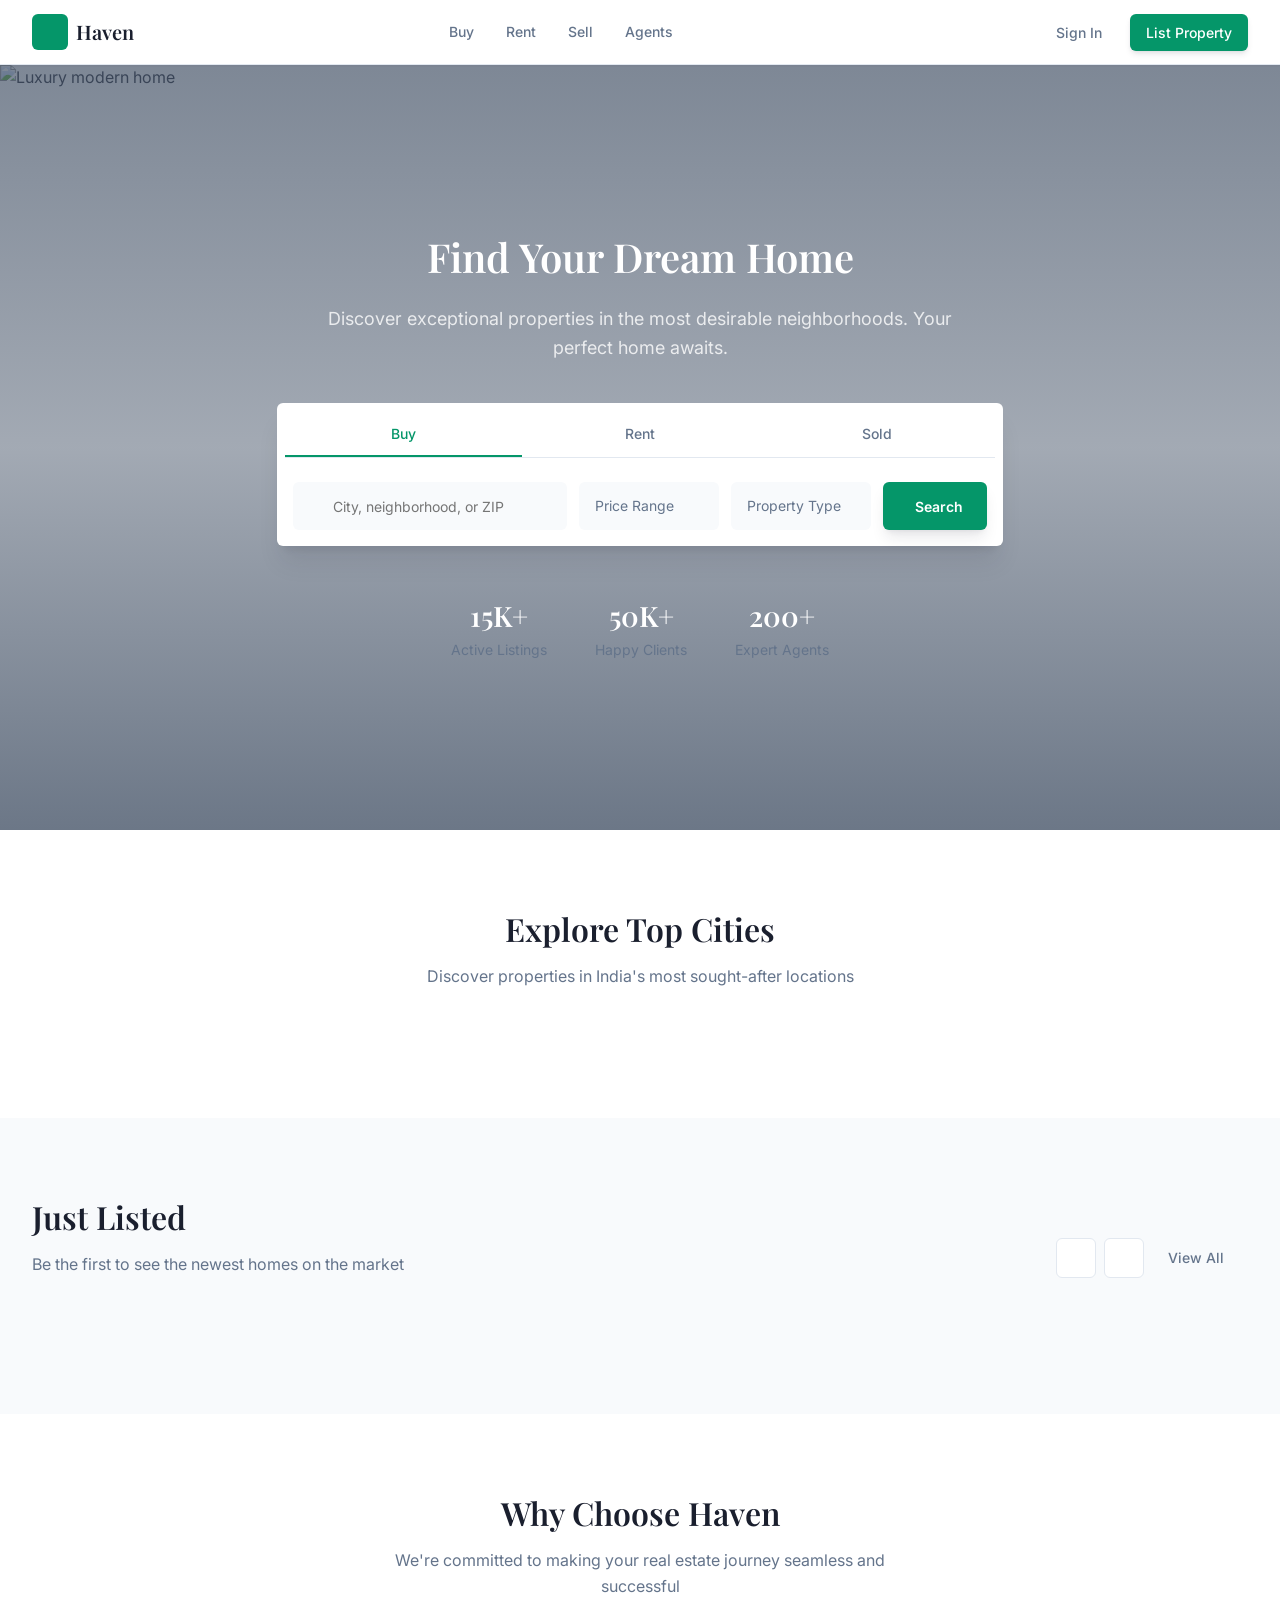
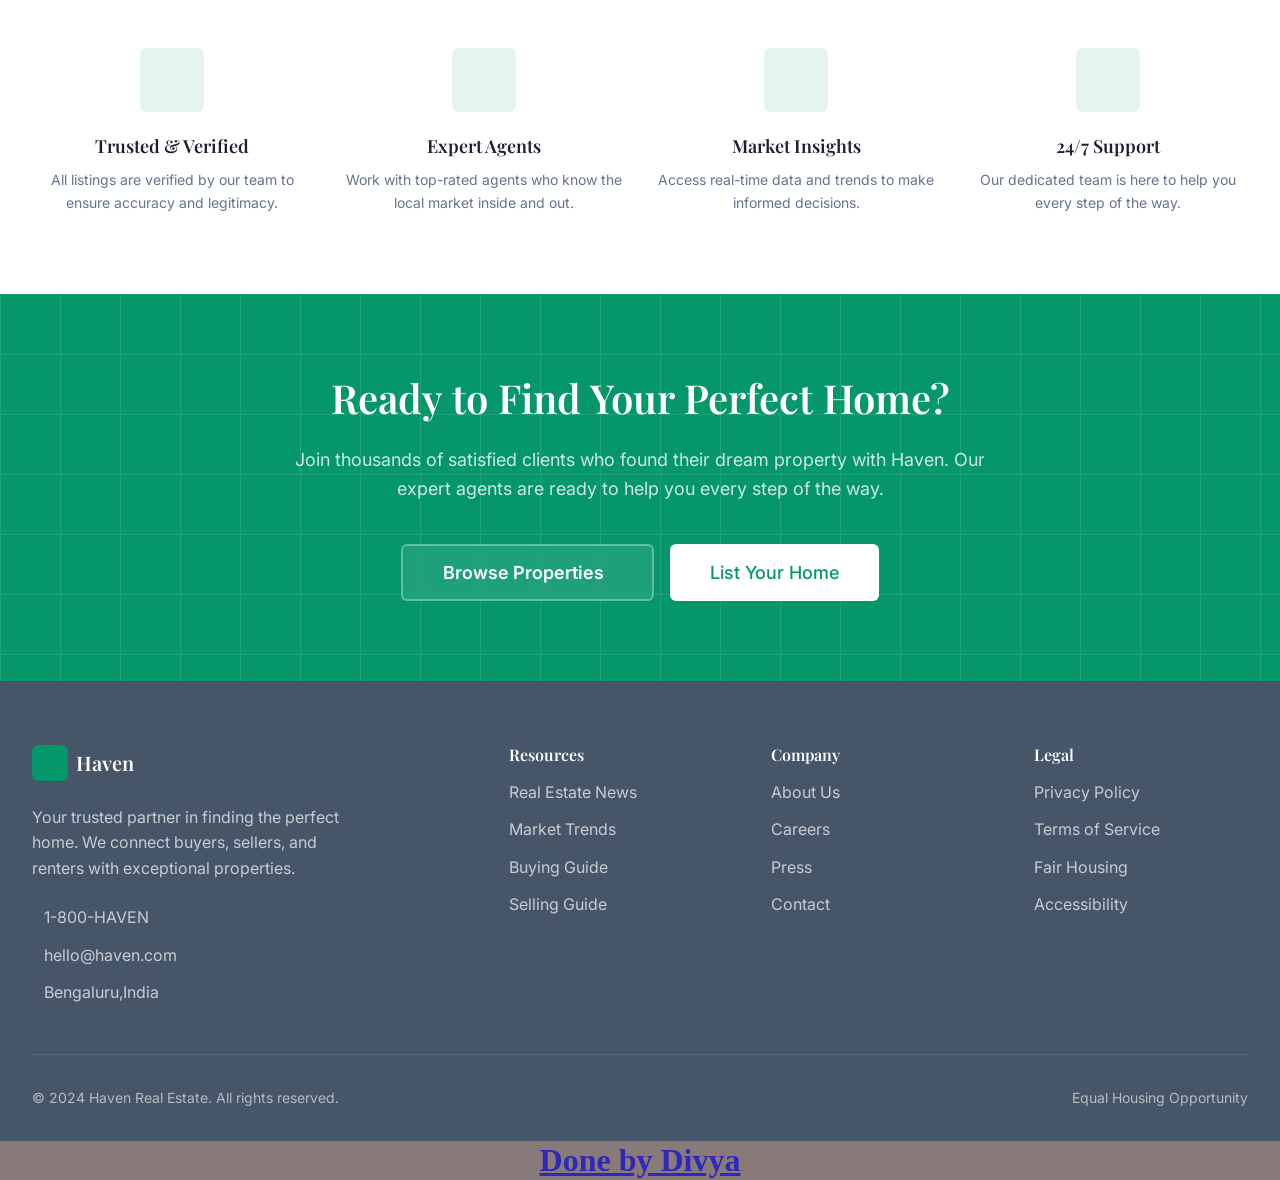
==== index.html @ db5c163d "Rename project.html to index.html" ====
<!DOCTYPE html>
<html lang="en">

<head>
    <meta charset="UTF-8">
    <meta name="viewport" content="width=device-width, initial-scale=1.0">
    <title>Haven | Find Your Dream Home</title>
    <meta name="description" content="Haven is a sophisticated real estate marketplace for buying, selling, and renting luxury properties.">

    <!-- Google Fonts -->
    <link rel="preconnect" href="https://fonts.googleapis.com">
    <link rel="preconnect" href="https://fonts.gstatic.com" crossorigin>
    <link href="https://fonts.googleapis.com/css2?family=Playfair+Display:wght@400;500;600;700&family=Inter:wght@300;400;500;600;700&display=swap" rel="stylesheet">

    <!-- Lucide Icons -->
    <script src="https://unpkg.com/lucide@latest/dist/umd/lucide.js"></script>
    
<link rel="stylesheet" href="project.css">
<link rel="stylesheet" href="project.js">
<meta charset="UTF-8">
<meta name="viewport" content="width=device-width, initial-scale=1.0" >
<meta name="robots" content="none,noarchive"/>
</head>

<body>
    <!-- Header -->
    <header class="header">
        <div class="container header-inner">
            <div class="logo" onclick="navigateTo('home')">
                <div class="logo-icon">
                    <i data-lucide="home"></i>
                </div>
                <span class="logo-text">Haven</span>
            </div>

            <nav class="nav">
                <span class="nav-link" onclick="navigateTo('listings')">Buy</span>
                <span class="nav-link" onclick="navigateTo('listings')">Rent</span>
                <span class="nav-link" onclick="navigateTo('listings')">Sell</span>
                <span class="nav-link" onclick="navigateTo('agent')">Agents</span>
            </nav>

            <div class="header-actions">
                <button class="btn btn-ghost btn-icon" onclick="navigateTo('dashboard')" title="Dashboard">
                    <i data-lucide="user"></i>
                </button>
                <button class="btn btn-ghost">Sign In</button>
                <button class="btn btn-primary">List Property</button>
                <button class="mobile-menu-btn" onclick="toggleMobileMenu()">
                    <i data-lucide="menu" id="menu-icon"></i>
                </button>
            </div>
        </div>

        <div class="mobile-menu" id="mobile-menu">
            <span class="mobile-menu-link" onclick="navigateTo('listings'); toggleMobileMenu()">Buy</span>
            <span class="mobile-menu-link" onclick="navigateTo('listings'); toggleMobileMenu()">Rent</span>
            <span class="mobile-menu-link" onclick="navigateTo('listings'); toggleMobileMenu()">Sell</span>
            <span class="mobile-menu-link" onclick="navigateTo('agent'); toggleMobileMenu()">Agents</span>
            <span class="mobile-menu-link" onclick="navigateTo('dashboard'); toggleMobileMenu()">My Dashboard</span>
            <div style="border-top: 1px solid var(--border); margin-top: 0.5rem; padding-top: 0.5rem;">
                <button class="btn btn-ghost" style="width: 100%; justify-content: flex-start;">Sign In</button>
                <button class="btn btn-primary" style="width: 100%; margin-top: 0.5rem;">List Property</button>
            </div>
        </div>
    </header>

    <!-- Home Page -->
    <div class="page active" id="page-home">
        <!-- Hero Section -->
        <section class="hero">
            <div class="hero-bg">
                <img src="https://images.unsplash.com/photo-1600596542815-ffad4c1539a9?w=1920&q=80" alt="Luxury modern home">
                <div class="hero-overlay"></div>
            </div>
            <div class="hero-content">
                <h1 class="hero-title animate-fade-in">Find Your Dream Home</h1>
                <p class="hero-subtitle animate-fade-in" style="animation-delay: 0.1s">
                    Discover exceptional properties in the most desirable neighborhoods. Your perfect home awaits.
                </p>

                <div class="search-card animate-slide-up" style="animation-delay: 0.2s">
                    <div class="search-tabs">
                        <span class="search-tab active" data-tab="buy">Buy</span>
                        <span class="search-tab" data-tab="rent">Rent</span>
                        <span class="search-tab" data-tab="sold">Sold</span>
                    </div>
                    <form class="search-form" onsubmit="handleSearch(event)">
                        <div class="search-input-wrapper">
                            <i data-lucide="map-pin"></i>
                            <input type="text" class="search-input" placeholder="City, neighborhood, or ZIP">
                        </div>
                        <div class="search-select">
                            <span>Price Range</span>
                            <i data-lucide="chevron-down"></i>
                        </div>
                        <div class="search-select">
                            <span>Property Type</span>
                            <i data-lucide="chevron-down"></i>
                        </div>
                        <button type="submit" class="btn btn-hero search-btn">
                            <i data-lucide="search"></i>
                            <span>Search</span>
                        </button>
                    </form>
                </div>

                <div class="hero-stats animate-fade-in" style="animation-delay: 0.4s">
                    <div class="stat">
                        <div class="stat-value">15K+</div>
                        <div class="stat-label">Active Listings</div>
                    </div>
                    <div class="stat">
                        <div class="stat-value">50K+</div>
                        <div class="stat-label">Happy Clients</div>
                    </div>
                    <div class="stat">
                        <div class="stat-value">200+</div>
                        <div class="stat-label">Expert Agents</div>
                    </div>
                </div>
            </div>
        </section>

        <!-- City Cards -->
        <section class="section">
            <div class="container">
                <div class="section-header">
                    <h2 class="section-title">Explore Top Cities</h2>
                    <p class="section-subtitle">Discover properties in India's most sought-after locations</p>
                </div>

                <div class="city-grid" id="city-grid"></div>
            </div>
        </section>

        <!-- Just Listed -->
        <section class="section section-muted">
            <div class="container">
                <div class="section-header-row">
                    <div>
                        <h2 class="section-title">Just Listed</h2>
                        <p class="section-subtitle" style="margin: 0">Be the first to see the newest homes on the market</p>
                    </div>
                    <div class="flex items-center gap-2">
                        <div class="scroll-btns">
                            <button class="btn btn-outline btn-icon" onclick="scrollProperties(-1)">
                                <i data-lucide="chevron-left"></i>
                            </button>
                            <button class="btn btn-outline btn-icon" onclick="scrollProperties(1)">
                                <i data-lucide="chevron-right"></i>
                            </button>
                        </div>
                        <button class="btn btn-ghost" onclick="navigateTo('listings')">
                            View All
                            <i data-lucide="arrow-right"></i>
                        </button>
                    </div>
                </div>

                <div class="properties-scroll" id="properties-scroll"></div>
            </div>
        </section>

        <!-- Value Props -->
        <section class="section">
            <div class="container">
                <div class="section-header">
                    <h2 class="section-title">Why Choose Haven</h2>
                    <p class="section-subtitle">We're committed to making your real estate journey seamless and successful</p>
                </div>

                <div class="value-grid">
                    <div class="value-item">
                        <div class="value-icon">
                            <i data-lucide="shield"></i>
                        </div>
                        <h3 class="value-title">Trusted & Verified</h3>
                        <p class="value-desc">All listings are verified by our team to ensure accuracy and legitimacy.</p>
                    </div>
                    <div class="value-item">
                        <div class="value-icon">
                            <i data-lucide="users"></i>
                        </div>
                        <h3 class="value-title">Expert Agents</h3>
                        <p class="value-desc">Work with top-rated agents who know the local market inside and out.</p>
                    </div>
                    <div class="value-item">
                        <div class="value-icon">
                            <i data-lucide="trending-up"></i>
                        </div>
                        <h3 class="value-title">Market Insights</h3>
                        <p class="value-desc">Access real-time data and trends to make informed decisions.</p>
                    </div>
                    <div class="value-item">
                        <div class="value-icon">
                            <i data-lucide="clock"></i>
                        </div>
                        <h3 class="value-title">24/7 Support</h3>
                        <p class="value-desc">Our dedicated team is here to help you every step of the way.</p>
                    </div>
                </div>
            </div>
        </section>

        <!-- CTA Section -->
        <section class="cta-section">
            <div class="cta-pattern"></div>
            <div class="container cta-content">
                <h2 class="cta-title">Ready to Find Your Perfect Home?</h2>
                <p class="cta-text">
                    Join thousands of satisfied clients who found their dream property with Haven. Our expert agents are ready to help you every step of the way.
                </p>
                <div class="cta-buttons">
                    <button class="btn btn-hero-outline btn-xl" onclick="navigateTo('listings')">
                        Browse Properties
                        <i data-lucide="arrow-right"></i>
                    </button>
                    <button class="btn btn-white btn-xl">List Your Home</button>
                </div>
            </div>
        </section>

        <!-- Footer -->
        <footer class="footer">
            <div class="container">
                <div class="footer-grid">
                    <div class="footer-brand">
                        <div class="logo" style="margin-bottom: 0">
                            <div class="logo-icon">
                                <i data-lucide="home"></i>
                            </div>
                            <span class="logo-text" style="color: var(--secondary-foreground)">Haven</span>
                        </div>
                        <p>Your trusted partner in finding the perfect home. We connect buyers, sellers, and renters with exceptional properties.</p>
                        <div class="footer-contact">
                            <a href="tel:1-800-HAVEN">
                                <i data-lucide="phone"></i>
                                <span>1-800-HAVEN</span>
                            </a>
                            <a href="mailto:hello@haven.com">
                                <i data-lucide="mail"></i>
                                <span>hello@haven.com</span>
                            </a>
                            <span style="display: flex; align-items: center; gap: 0.75rem; color: rgba(255,255,255,0.7)">
                                <i data-lucide="map-pin"></i>
                                <span>Bengaluru,India</span>
                            </span>
                        </div>
                    </div>

                    <div>
                        <h4 class="footer-title">Resources</h4>
                        <div class="footer-links">
                            <a href="#">Real Estate News</a>
                            <a href="#">Market Trends</a>
                            <a href="#">Buying Guide</a>
                            <a href="#">Selling Guide</a>
                        </div>
                    </div>

                    <div>
                        <h4 class="footer-title">Company</h4>
                        <div class="footer-links">
                            <a href="#">About Us</a>
                            <a href="#">Careers</a>
                            <a href="#">Press</a>
                            <a href="#">Contact</a>
                        </div>
                    </div>

                    <div>
                        <h4 class="footer-title">Legal</h4>
                        <div class="footer-links">
                            <a href="#">Privacy Policy</a>
                            <a href="#">Terms of Service</a>
                            <a href="#">Fair Housing</a>
                            <a href="#">Accessibility</a>
                        </div>
                    </div>
                </div>

                <div class="footer-bottom">
                    <span>© 2024 Haven Real Estate. All rights reserved.</span>
                    <span>Equal Housing Opportunity</span>
                </div>
            </div>
        </footer>
    </div>

    <!-- Listings Page -->
    <div class="page" id="page-listings">
        <div class="filter-bar">
            <div class="container filter-bar-inner">
                <button class="filter-btn" onclick="toggleFilter(this)">
                    Price
                    <i data-lucide="chevron-down"></i>
                </button>
                <button class="filter-btn" onclick="toggleFilter(this)">
                    Beds
                    <i data-lucide="chevron-down"></i>
                </button>
                <button class="filter-btn" onclick="toggleFilter(this)">
                    Baths
                    <i data-lucide="chevron-down"></i>
                </button>
                <button class="filter-btn" onclick="toggleFilter(this)">
                    Home Type
                    <i data-lucide="chevron-down"></i>
                </button>
                <button class="filter-btn">
                    <i data-lucide="sliders-horizontal"></i>
                    More Filters
                </button>
            </div>
        </div>

        <div class="listings-layout">
            <div class="listings-grid-wrapper">
                <div class="listings-header">
                    <h1 class="listings-title">Properties for Sale</h1>
                    <p class="listings-count"><span id="listings-count">6</span> homes available</p>
                </div>
                <div class="listings-grid" id="listings-grid"></div>
            </div>

            <div class="map-panel">
                <div class="map-placeholder">
                    <div class="map-icon">
                        <i data-lucide="map-pin"></i>
                    </div>
                    <h3 class="map-title">Map View</h3>
                    <p class="map-text">Interactive map showing properties in this area</p>
                    <div class="map-pins">
                        <span class="map-pin"><i data-lucide="map-pin"></i> New York</span>
                        <span class="map-pin"><i data-lucide="map-pin"></i> Los Angeles</span>
                        <span class="map-pin"><i data-lucide="map-pin"></i> Miami</span>
                    </div>
                </div>
                <div class="map-marker" style="top: 25%; left: 25%"><span>3</span></div>
                <div class="map-marker animate-pulse" style="top: 33%; right: 25%"><span>2</span></div>
                <div class="map-marker" style="bottom: 33%; left: 33%"><span>1</span></div>
            </div>
        </div>
    </div>

    <!-- Property Detail Page -->
    <div class="page" id="page-property">
        <div class="container" style="background: var(--muted); padding-bottom: 4rem;">
            <span class="detail-back" onclick="navigateTo('listings')">
                <i data-lucide="arrow-left"></i>
                Back to listings
            </span>

            <div class="gallery-grid" id="property-gallery"></div>

            <div class="detail-layout">
                <div class="detail-main" id="property-main"></div>
                <div class="agent-card" id="agent-card"></div>
            </div>
        </div>
    </div>

    <!-- Agent Profile Page -->
    <div class="page" id="page-agent">
        <div id="agent-profile-content"></div>
    </div>

    <!-- Dashboard Page -->
    <div class="page" id="page-dashboard">
        <div class="dashboard-page">
            <div class="container">
                <div class="dashboard-header">
                    <h1 class="dashboard-title">Your Dashboard</h1>
                    <p class="dashboard-subtitle">Manage your saved homes, searches, and messages</p>
                </div>

                <div class="dashboard-tabs">
                    <button class="dashboard-tab active" onclick="switchDashboardTab('saved', this)">
                        <i data-lucide="heart"></i>
                        Saved Homes
                        <span class="tab-badge">4</span>
                    </button>
                    <button class="dashboard-tab" onclick="switchDashboardTab('searches', this)">
                        <i data-lucide="search"></i>
                        Saved Searches
                        <span class="tab-badge">3</span>
                    </button>
                    <button class="dashboard-tab" onclick="switchDashboardTab('messages', this)">
                        <i data-lucide="message-square"></i>
                        Messages
                        <span class="tab-badge">1</span>
                    </button>
                </div>

                <div class="dashboard-content" id="dashboard-content"></div>
            </div>
        </div>
    </div>

    <!-- Gallery Modal -->
    <div class="gallery-modal" id="gallery-modal">
        <button class="gallery-modal-close" onclick="closeGalleryModal()">
            <i data-lucide="x"></i>
        </button>
        <button class="gallery-modal-nav prev" onclick="changeModalImage(-1)">
            <i data-lucide="chevron-left"></i>
        </button>
        <img id="gallery-modal-img" src="" alt="Property">
        <button class="gallery-modal-nav next" onclick="changeModalImage(1)">
            <i data-lucide="chevron-right"></i>
        </button>
        <div class="gallery-modal-dots" id="gallery-modal-dots"></div>
    </div>
     <h1 style="font-family:Roboto; font-weight:bold; text-decoration:underline; background-color:rgb(137, 122, 122); color:rgb(47, 40, 186); text-align:center;">Done by Divya</h1>
    <script src="project.js"></script>
</body>
</html>
---- project.css ----
/* ===== CSS Reset & Variables ===== */
        *,
        *::before,
        *::after {
            box-sizing: border-box;
            margin: 0;
            padding: 0;
        }

        :root {
            --background: #ffffff;
            --foreground: #1a1f2e;
            --card: #ffffff;
            --card-foreground: #1a1f2e;
            --primary: #059669;
            --primary-foreground: #ffffff;
            --secondary: #475569;
            --secondary-foreground: #ffffff;
            --muted: #f8fafc;
            --muted-foreground: #64748b;
            --accent: #eab308;
            --accent-foreground: #1a1f2e;
            --destructive: #ef4444;
            --border: #e2e8f0;
            --input: #e2e8f0;
            --ring: #059669;
            --radius: 0.375rem;

            --shadow-sm: 0 1px 2px 0 rgba(26, 31, 46, 0.05);
            --shadow-md: 0 4px 6px -1px rgba(26, 31, 46, 0.1), 0 2px 4px -2px rgba(26, 31, 46, 0.1);
            --shadow-lg: 0 10px 15px -3px rgba(26, 31, 46, 0.1), 0 4px 6px -4px rgba(26, 31, 46, 0.1);
            --shadow-xl: 0 20px 25px -5px rgba(26, 31, 46, 0.1), 0 8px 10px -6px rgba(26, 31, 46, 0.1);
        }

        body {
            font-family: 'Inter', system-ui, sans-serif;
            background-color: var(--background);
            color: var(--foreground);
            line-height: 1.6;
            -webkit-font-smoothing: antialiased;
        }

        h1,
        h2,
        h3,
        h4,
        h5,
        h6 {
            font-family: 'Playfair Display', Georgia, serif;
            line-height: 1.2;
        }

        a {
            text-decoration: none;
            color: inherit;
        }

        img {
            max-width: 100%;
            display: block;
        }

        button {
            font-family: inherit;
            cursor: pointer;
            border: none;
            background: none;
        }

        input,
        textarea {
            font-family: inherit;
            font-size: 1rem;
        }

        .container {
            max-width: 1400px;
            margin: 0 auto;
            padding: 0 2rem;
        }

        /* ===== Utilities ===== */
        .hidden {
            display: none !important;
        }

        .flex {
            display: flex;
        }

        .flex-col {
            flex-direction: column;
        }

        .items-center {
            align-items: center;
        }

        .justify-center {
            justify-content: center;
        }

        .justify-between {
            justify-content: space-between;
        }

        .gap-1 {
            gap: 0.25rem;
        }

        .gap-2 {
            gap: 0.5rem;
        }

        .gap-3 {
            gap: 0.75rem;
        }

        .gap-4 {
            gap: 1rem;
        }

        .gap-6 {
            gap: 1.5rem;
        }

        .gap-8 {
            gap: 2rem;
        }

        .text-center {
            text-align: center;
        }

        .text-sm {
            font-size: 0.875rem;
        }

        .text-lg {
            font-size: 1.125rem;
        }

        .text-xl {
            font-size: 1.25rem;
        }

        .text-2xl {
            font-size: 1.5rem;
        }

        .text-3xl {
            font-size: 1.875rem;
        }

        .text-4xl {
            font-size: 2.25rem;
        }

        .font-medium {
            font-weight: 500;
        }

        .font-semibold {
            font-weight: 600;
        }

        .truncate {
            overflow: hidden;
            text-overflow: ellipsis;
            white-space: nowrap;
        }

        /* ===== Animations ===== */
        @keyframes fadeIn {
            from {
                opacity: 0;
            }

            to {
                opacity: 1;
            }
        }

        @keyframes slideUp {
            from {
                opacity: 0;
                transform: translateY(20px);
            }

            to {
                opacity: 1;
                transform: translateY(0);
            }
        }

        @keyframes scaleIn {
            from {
                opacity: 0;
                transform: scale(0.95);
            }

            to {
                opacity: 1;
                transform: scale(1);
            }
        }

        @keyframes pulse {

            0%,
            100% {
                opacity: 1;
            }

            50% {
                opacity: 0.7;
            }
        }

        .animate-fade-in {
            animation: fadeIn 0.5s ease-out forwards;
        }

        .animate-slide-up {
            animation: slideUp 0.6s ease-out forwards;
        }

        .animate-scale-in {
            animation: scaleIn 0.3s ease-out forwards;
        }

        .animate-pulse {
            animation: pulse 2s ease-in-out infinite;
        }

        /* ===== Header ===== */
        .header {
            position: sticky;
            top: 0;
            z-index: 50;
            background: rgba(255, 255, 255, 0.95);
            backdrop-filter: blur(8px);
            border-bottom: 1px solid var(--border);
            box-shadow: var(--shadow-sm);
        }

        .header-inner {
            display: flex;
            align-items: center;
            justify-content: space-between;
            height: 64px;
        }

        .logo {
            display: flex;
            align-items: center;
            gap: 0.5rem;
            cursor: pointer;
        }

        .logo-icon {
            width: 36px;
            height: 36px;
            border-radius: var(--radius);
            background: var(--primary);
            display: flex;
            align-items: center;
            justify-content: center;
            transition: transform 0.2s;
        }

        .logo:hover .logo-icon {
            transform: scale(1.05);
        }

        .logo-icon svg {
            width: 20px;
            height: 20px;
            color: var(--primary-foreground);
        }

        .logo-text {
            font-family: 'Playfair Display', serif;
            font-size: 1.25rem;
            font-weight: 600;
            color: var(--foreground);
        }

        .nav {
            display: flex;
            align-items: center;
            gap: 2rem;
        }

        .nav-link {
            font-size: 0.875rem;
            font-weight: 500;
            color: var(--muted-foreground);
            transition: color 0.2s;
            cursor: pointer;
        }

        .nav-link:hover {
            color: var(--foreground);
        }

        .header-actions {
            display: flex;
            align-items: center;
            gap: 0.75rem;
        }

        .btn {
            display: inline-flex;
            align-items: center;
            justify-content: center;
            gap: 0.5rem;
            padding: 0.625rem 1rem;
            font-size: 0.875rem;
            font-weight: 500;
            border-radius: var(--radius);
            transition: all 0.2s;
            white-space: nowrap;
        }

        .btn-primary {
            background: var(--primary);
            color: var(--primary-foreground);
            box-shadow: var(--shadow-md);
        }

        .btn-primary:hover {
            background: #047857;
            box-shadow: var(--shadow-lg);
        }

        .btn-ghost {
            background: transparent;
            color: var(--muted-foreground);
        }

        .btn-ghost:hover {
            background: var(--muted);
            color: var(--foreground);
        }

        .btn-outline {
            background: var(--background);
            border: 1px solid var(--border);
            color: var(--foreground);
        }

        .btn-outline:hover {
            background: var(--muted);
        }

        .btn-hero {
            background: var(--primary);
            color: var(--primary-foreground);
            box-shadow: var(--shadow-lg);
            font-weight: 600;
        }

        .btn-hero:hover {
            transform: translateY(-2px);
            box-shadow: var(--shadow-xl);
        }

        .btn-hero-outline {
            background: rgba(255, 255, 255, 0.1);
            border: 2px solid rgba(255, 255, 255, 0.3);
            color: var(--primary-foreground);
            backdrop-filter: blur(4px);
            font-weight: 600;
        }

        .btn-hero-outline:hover {
            background: rgba(255, 255, 255, 0.2);
        }

        .btn-icon {
            width: 40px;
            height: 40px;
            padding: 0;
        }

        .btn-lg {
            padding: 0.875rem 2rem;
            font-size: 1rem;
        }

        .btn-xl {
            padding: 1rem 2.5rem;
            font-size: 1.125rem;
        }

        .mobile-menu-btn {
            display: none;
            padding: 0.5rem;
            color: var(--muted-foreground);
        }

        .mobile-menu {
            display: none;
            position: absolute;
            top: 64px;
            left: 0;
            right: 0;
            background: var(--background);
            border-bottom: 1px solid var(--border);
            box-shadow: var(--shadow-lg);
            padding: 1rem;
        }

        .mobile-menu.active {
            display: block;
        }

        .mobile-menu-link {
            display: block;
            padding: 0.75rem 1rem;
            font-size: 0.875rem;
            font-weight: 500;
            color: var(--muted-foreground);
            border-radius: var(--radius);
            cursor: pointer;
        }

        .mobile-menu-link:hover {
            background: var(--muted);
            color: var(--foreground);
        }

        /* ===== Hero Section ===== */
        .hero {
            position: relative;
            min-height: 85vh;
            display: flex;
            align-items: center;
            justify-content: center;
            overflow: hidden;
        }

        .hero-bg {
            position: absolute;
            inset: 0;
        }

        .hero-bg img {
            width: 100%;
            height: 100%;
            object-fit: cover;
        }

        .hero-overlay {
            position: absolute;
            inset: 0;
            background: linear-gradient(180deg, rgba(71, 85, 105, 0.7) 0%, rgba(71, 85, 105, 0.5) 50%, rgba(71, 85, 105, 0.8) 100%);
        }

        .hero-content {
            position: relative;
            z-index: 10;
            text-align: center;
            padding: 2rem 1rem;
            max-width: 56rem;
        }

        .hero-title {
            font-size: 2.5rem;
            font-weight: 600;
            color: var(--primary-foreground);
            margin-bottom: 1.5rem;
        }

        .hero-subtitle {
            font-size: 1.125rem;
            color: rgba(255, 255, 255, 0.8);
            margin-bottom: 2.5rem;
            max-width: 42rem;
            margin-left: auto;
            margin-right: auto;
        }

        /* Search Card */
        .search-card {
            background: var(--background);
            border-radius: var(--radius);
            box-shadow: var(--shadow-xl);
            padding: 0.5rem;
            max-width: 48rem;
            margin: 0 auto;
        }

        .search-tabs {
            display: flex;
            border-bottom: 1px solid var(--border);
            margin-bottom: 1rem;
        }

        .search-tab {
            flex: 1;
            padding: 0.75rem;
            font-size: 0.875rem;
            font-weight: 500;
            color: var(--muted-foreground);
            position: relative;
            text-transform: capitalize;
            cursor: pointer;
        }

        .search-tab.active {
            color: var(--primary);
        }

        .search-tab.active::after {
            content: '';
            position: absolute;
            bottom: 0;
            left: 0;
            right: 0;
            height: 2px;
            background: var(--primary);
        }

        .search-form {
            display: flex;
            flex-wrap: wrap;
            gap: 0.75rem;
            padding: 0.5rem;
        }

        .search-input-wrapper {
            flex: 1;
            min-width: 200px;
            position: relative;
        }

        .search-input-wrapper svg {
            position: absolute;
            left: 0.75rem;
            top: 50%;
            transform: translateY(-50%);
            width: 20px;
            height: 20px;
            color: var(--muted-foreground);
        }

        .search-input {
            width: 100%;
            height: 48px;
            padding: 0 1rem 0 2.5rem;
            border: none;
            background: var(--muted);
            border-radius: var(--radius);
            font-size: 0.875rem;
            transition: background 0.2s;
        }

        .search-input:focus {
            outline: none;
            background: var(--background);
            box-shadow: 0 0 0 2px var(--ring);
        }

        .search-select {
            min-width: 140px;
            height: 48px;
            padding: 0 1rem;
            display: flex;
            align-items: center;
            justify-content: space-between;
            background: var(--muted);
            border-radius: var(--radius);
            font-size: 0.875rem;
            color: var(--muted-foreground);
            cursor: pointer;
            transition: background 0.2s;
        }

        .search-select:hover {
            background: #f1f5f9;
        }

        .search-btn {
            height: 48px;
            padding: 0 1.5rem;
        }

        /* Stats */
        .hero-stats {
            display: flex;
            justify-content: center;
            gap: 3rem;
            margin-top: 3rem;
        }

        .stat {
            text-align: center;
        }

        .stat-value {
            font-family: 'Playfair Display', serif;
            font-size: 1.75rem;
            font-weight: 600;
            color: var(--primary-foreground);
        }

        .stat-label {
            font-size: 0.875rem;
            color: rgba(255, 255, 255, 0.6);
        }

        /* ===== City Cards ===== */
        .section {
            padding: 5rem 0;
        }

        .section-header {
            text-align: center;
            margin-bottom: 3rem;
        }

        .section-title {
            font-size: 2rem;
            font-weight: 600;
            color: var(--foreground);
            margin-bottom: 1rem;
        }

        .section-subtitle {
            color: var(--muted-foreground);
            max-width: 32rem;
            margin: 0 auto;
        }

        .city-grid {
            display: grid;
            grid-template-columns: repeat(5, 1fr);
            gap: 1.5rem;
        }

        .city-card {
            position: relative;
            aspect-ratio: 1;
            border-radius: var(--radius);
            overflow: hidden;
            cursor: pointer;
        }

        .city-card img {
            width: 100%;
            height: 100%;
            object-fit: cover;
            transition: transform 0.5s;
        }

        .city-card:hover img {
            transform: scale(1.1);
        }

        .city-card-overlay {
            position: absolute;
            inset: 0;
            background: linear-gradient(to top, rgba(71, 85, 105, 0.9) 0%, rgba(71, 85, 105, 0.4) 50%, transparent 100%);
        }

        .city-card-content {
            position: absolute;
            bottom: 0;
            left: 0;
            right: 0;
            padding: 1rem;
        }

        .city-card-name {
            font-family: 'Playfair Display', serif;
            font-size: 1.125rem;
            font-weight: 600;
            color: var(--primary-foreground);
        }

        .city-card-count {
            font-size: 0.875rem;
            color: rgba(255, 255, 255, 0.7);
        }

        .city-card::after {
            content: '';
            position: absolute;
            inset: 0;
            border: 2px solid transparent;
            border-radius: var(--radius);
            transition: border-color 0.3s;
        }

        .city-card:hover::after {
            border-color: rgba(5, 150, 105, 0.5);
        }

        /* ===== Property Cards ===== */
        .section-muted {
            background: var(--muted);
        }

        .section-header-row {
            display: flex;
            align-items: flex-end;
            justify-content: space-between;
            margin-bottom: 2.5rem;
            gap: 1rem;
        }

        .scroll-btns {
            display: flex;
            gap: 0.5rem;
        }

        .properties-scroll {
            display: flex;
            gap: 1.5rem;
            overflow-x: auto;
            padding-bottom: 1rem;
            margin: 0 -2rem;
            padding: 0 2rem 1rem;
            scrollbar-width: none;
        }

        .properties-scroll::-webkit-scrollbar {
            display: none;
        }

        .property-card {
            flex-shrink: 0;
            width: 340px;
            background: var(--card);
            border-radius: var(--radius);
            overflow: hidden;
            box-shadow: var(--shadow-md);
            transition: all 0.3s;
            cursor: pointer;
        }

        .property-card:hover {
            transform: translateY(-4px);
            box-shadow: var(--shadow-lg);
        }

        .property-image-wrapper {
            position: relative;
            aspect-ratio: 4/3;
            overflow: hidden;
        }

        .property-image-wrapper img {
            width: 100%;
            height: 100%;
            object-fit: cover;
            transition: transform 0.5s;
        }

        .property-card:hover .property-image-wrapper img {
            transform: scale(1.05);
        }

        .property-badge {
            position: absolute;
            top: 0.75rem;
            left: 0.75rem;
            padding: 0.25rem 0.75rem;
            border-radius: 2px;
            font-size: 0.75rem;
            font-weight: 600;
            text-transform: uppercase;
            letter-spacing: 0.05em;
        }

        .property-badge.pending {
            background: var(--accent);
            color: var(--accent-foreground);
        }

        .property-badge.sold {
            background: var(--secondary);
            color: var(--secondary-foreground);
        }

        .property-favorite {
            position: absolute;
            top: 0.75rem;
            right: 0.75rem;
            width: 36px;
            height: 36px;
            border-radius: 50%;
            background: rgba(255, 255, 255, 0.8);
            backdrop-filter: blur(4px);
            display: flex;
            align-items: center;
            justify-content: center;
            transition: all 0.2s;
        }

        .property-favorite:hover {
            background: var(--background);
        }

        .property-favorite svg {
            width: 20px;
            height: 20px;
            color: var(--muted-foreground);
        }

        .property-favorite.active svg {
            color: var(--destructive);
            fill: var(--destructive);
        }

        .property-nav {
            position: absolute;
            top: 50%;
            transform: translateY(-50%);
            width: 32px;
            height: 32px;
            border-radius: 50%;
            background: rgba(255, 255, 255, 0.8);
            backdrop-filter: blur(4px);
            display: none;
            align-items: center;
            justify-content: center;
            transition: background 0.2s;
        }

        .property-card:hover .property-nav {
            display: flex;
        }

        .property-nav:hover {
            background: var(--background);
        }

        .property-nav.prev {
            left: 0.5rem;
        }

        .property-nav.next {
            right: 0.5rem;
        }

        .property-dots {
            position: absolute;
            bottom: 0.75rem;
            left: 50%;
            transform: translateX(-50%);
            display: flex;
            gap: 0.375rem;
        }

        .property-dot {
            width: 6px;
            height: 6px;
            border-radius: 50%;
            background: rgba(255, 255, 255, 0.5);
        }

        .property-dot.active {
            background: var(--primary-foreground);
        }

        .property-content {
            padding: 1rem;
        }

        .property-price {
            font-family: 'Playfair Display', serif;
            font-size: 1.5rem;
            font-weight: 600;
            color: var(--foreground);
            margin-bottom: 0.5rem;
        }

        .property-address {
            font-weight: 500;
            color: var(--foreground);
            margin-bottom: 0.25rem;
        }

        .property-location {
            font-size: 0.875rem;
            color: var(--muted-foreground);
            margin-bottom: 1rem;
        }

        .property-details {
            display: flex;
            gap: 1rem;
            font-size: 0.875rem;
            color: var(--muted-foreground);
        }

        .property-detail {
            display: flex;
            align-items: center;
            gap: 0.375rem;
        }

        .property-detail svg {
            width: 16px;
            height: 16px;
        }

        /* ===== Value Props ===== */
        .value-grid {
            display: grid;
            grid-template-columns: repeat(4, 1fr);
            gap: 2rem;
        }

        .value-item {
            text-align: center;
        }

        .value-icon {
            width: 64px;
            height: 64px;
            border-radius: var(--radius);
            background: rgba(5, 150, 105, 0.1);
            display: flex;
            align-items: center;
            justify-content: center;
            margin: 0 auto 1.5rem;
            transition: background 0.2s;
        }

        .value-item:hover .value-icon {
            background: rgba(5, 150, 105, 0.2);
        }

        .value-icon svg {
            width: 28px;
            height: 28px;
            color: var(--primary);
        }

        .value-title {
            font-family: 'Playfair Display', serif;
            font-size: 1.125rem;
            font-weight: 600;
            color: var(--foreground);
            margin-bottom: 0.75rem;
        }

        .value-desc {
            font-size: 0.875rem;
            color: var(--muted-foreground);
            line-height: 1.6;
        }

        /* ===== CTA Section ===== */
        .cta-section {
            padding: 5rem 0;
            background: var(--primary);
            position: relative;
            overflow: hidden;
        }

        .cta-pattern {
            position: absolute;
            inset: 0;
            opacity: 0.1;
            background-image:
                linear-gradient(to right, var(--primary-foreground) 1px, transparent 1px),
                linear-gradient(to bottom, var(--primary-foreground) 1px, transparent 1px);
            background-size: 60px 60px;
        }

        .cta-content {
            position: relative;
            z-index: 10;
            text-align: center;
            max-width: 48rem;
            margin: 0 auto;
        }

        .cta-title {
            font-size: 2.5rem;
            font-weight: 600;
            color: var(--primary-foreground);
            margin-bottom: 1.5rem;
        }

        .cta-text {
            font-size: 1.125rem;
            color: rgba(255, 255, 255, 0.8);
            margin-bottom: 2.5rem;
        }

        .cta-buttons {
            display: flex;
            flex-wrap: wrap;
            justify-content: center;
            gap: 1rem;
        }

        .btn-white {
            background: var(--primary-foreground);
            color: var(--primary);
        }

        .btn-white:hover {
            background: rgba(255, 255, 255, 0.9);
        }

        /* ===== Footer ===== */
        .footer {
            background: var(--secondary);
            color: var(--secondary-foreground);
            padding: 4rem 0 2rem;
        }

        .footer-grid {
            display: grid;
            grid-template-columns: 2fr 1fr 1fr 1fr;
            gap: 3rem;
        }

        .footer-brand p {
            color: rgba(255, 255, 255, 0.7);
            margin: 1.5rem 0;
            max-width: 20rem;
        }

        .footer-contact {
            display: flex;
            flex-direction: column;
            gap: 0.75rem;
        }

        .footer-contact a {
            display: flex;
            align-items: center;
            gap: 0.75rem;
            color: rgba(255, 255, 255, 0.7);
            transition: color 0.2s;
        }

        .footer-contact a:hover {
            color: var(--secondary-foreground);
        }

        .footer-contact svg {
            width: 16px;
            height: 16px;
        }

        .footer-title {
            font-family: 'Playfair Display', serif;
            font-weight: 600;
            margin-bottom: 1rem;
        }

        .footer-links {
            display: flex;
            flex-direction: column;
            gap: 0.75rem;
        }

        .footer-links a {
            color: rgba(255, 255, 255, 0.7);
            transition: color 0.2s;
        }

        .footer-links a:hover {
            color: var(--secondary-foreground);
        }

        .footer-bottom {
            border-top: 1px solid rgba(255, 255, 255, 0.1);
            margin-top: 3rem;
            padding-top: 2rem;
            display: flex;
            justify-content: space-between;
            align-items: center;
            font-size: 0.875rem;
            color: rgba(255, 255, 255, 0.6);
        }

        /* ===== Listings Page ===== */
        .page {
            display: none;
        }

        .page.active {
            display: block;
        }

        .filter-bar {
            background: var(--background);
            border-bottom: 1px solid var(--border);
            position: sticky;
            top: 64px;
            z-index: 40;
        }

        .filter-bar-inner {
            padding: 1rem 0;
            display: flex;
            gap: 0.75rem;
            overflow-x: auto;
        }

        .filter-btn {
            display: flex;
            align-items: center;
            gap: 0.5rem;
            padding: 0.5rem 1rem;
            border: 1px solid var(--border);
            border-radius: var(--radius);
            font-size: 0.875rem;
            font-weight: 500;
            white-space: nowrap;
            transition: all 0.2s;
        }

        .filter-btn:hover {
            border-color: var(--muted-foreground);
        }

        .filter-btn.active {
            border-color: var(--primary);
            background: rgba(5, 150, 105, 0.05);
            color: var(--primary);
        }

        .filter-btn svg {
            width: 16px;
            height: 16px;
        }

        .listings-layout {
            display: flex;
            height: calc(100vh - 128px);
        }

        .listings-grid-wrapper {
            flex: 1;
            overflow-y: auto;
            padding: 1.5rem;
            background: var(--muted);
        }

        .listings-header {
            margin-bottom: 1.5rem;
        }

        .listings-title {
            font-family: 'Playfair Display', serif;
            font-size: 1.5rem;
            font-weight: 600;
            color: var(--foreground);
        }

        .listings-count {
            font-size: 0.875rem;
            color: var(--muted-foreground);
            margin-top: 0.25rem;
        }

        .listings-grid {
            display: grid;
            grid-template-columns: repeat(2, 1fr);
            gap: 1.5rem;
        }

        .map-panel {
            flex: 1;
            background: var(--muted);
            display: flex;
            flex-direction: column;
            align-items: center;
            justify-content: center;
            position: relative;
        }

        .map-placeholder {
            text-align: center;
            padding: 2rem;
        }

        .map-icon {
            width: 64px;
            height: 64px;
            border-radius: 50%;
            background: rgba(5, 150, 105, 0.1);
            display: flex;
            align-items: center;
            justify-content: center;
            margin: 0 auto 1rem;
        }

        .map-icon svg {
            width: 32px;
            height: 32px;
            color: var(--primary);
        }

        .map-title {
            font-family: 'Playfair Display', serif;
            font-size: 1.125rem;
            font-weight: 600;
            margin-bottom: 0.5rem;
        }

        .map-text {
            font-size: 0.875rem;
            color: var(--muted-foreground);
            max-width: 16rem;
            margin: 0 auto 1.5rem;
        }

        .map-pins {
            display: flex;
            flex-wrap: wrap;
            justify-content: center;
            gap: 0.5rem;
        }

        .map-pin {
            display: flex;
            align-items: center;
            gap: 0.5rem;
            padding: 0.375rem 0.75rem;
            background: var(--background);
            border: 1px solid var(--border);
            border-radius: 9999px;
            font-size: 0.75rem;
        }

        .map-pin svg {
            width: 12px;
            height: 12px;
            color: var(--primary);
        }

        .map-marker {
            position: absolute;
            width: 32px;
            height: 32px;
            border-radius: 50%;
            background: var(--primary);
            display: flex;
            align-items: center;
            justify-content: center;
            box-shadow: var(--shadow-lg);
        }

        .map-marker span {
            font-size: 0.75rem;
            font-weight: 700;
            color: var(--primary-foreground);
        }

        /* ===== Property Detail Page ===== */
        .detail-back {
            display: inline-flex;
            align-items: center;
            gap: 0.5rem;
            font-size: 0.875rem;
            color: var(--muted-foreground);
            padding: 1rem 0;
            cursor: pointer;
            transition: color 0.2s;
        }

        .detail-back:hover {
            color: var(--foreground);
        }

        .detail-back svg {
            width: 16px;
            height: 16px;
        }

        .gallery-grid {
            display: grid;
            grid-template-columns: 2fr 1fr 1fr;
            grid-template-rows: repeat(2, 200px);
            gap: 0.5rem;
            border-radius: var(--radius);
            overflow: hidden;
        }

        .gallery-main {
            grid-row: span 2;
            cursor: pointer;
            position: relative;
            overflow: hidden;
        }

        .gallery-main img,
        .gallery-item img {
            width: 100%;
            height: 100%;
            object-fit: cover;
            transition: transform 0.5s;
        }

        .gallery-main:hover img,
        .gallery-item:hover img {
            transform: scale(1.05);
        }

        .gallery-item {
            cursor: pointer;
            position: relative;
            overflow: hidden;
        }

        .gallery-overlay {
            position: absolute;
            inset: 0;
            background: rgba(71, 85, 105, 0.6);
            display: flex;
            align-items: center;
            justify-content: center;
            color: var(--primary-foreground);
            font-size: 1.125rem;
            font-weight: 600;
        }

        .gallery-btn {
            position: absolute;
            bottom: 1rem;
            left: 1rem;
            opacity: 0;
            transition: opacity 0.2s;
        }

        .gallery-main:hover .gallery-btn {
            opacity: 1;
        }

        .detail-layout {
            display: grid;
            grid-template-columns: 2fr 1fr;
            gap: 2rem;
            padding: 2rem 0 4rem;
        }

        .detail-main {
            display: flex;
            flex-direction: column;
            gap: 2rem;
        }

        .detail-card {
            background: var(--card);
            border-radius: var(--radius);
            padding: 1.5rem;
            box-shadow: var(--shadow-md);
        }

        .detail-header {
            display: flex;
            justify-content: space-between;
            align-items: flex-start;
            gap: 1rem;
            margin-bottom: 1.5rem;
        }

        .detail-price {
            font-family: 'Playfair Display', serif;
            font-size: 2.25rem;
            font-weight: 600;
            color: var(--foreground);
        }

        .detail-address {
            font-size: 1.25rem;
            font-weight: 500;
            color: var(--foreground);
            margin-bottom: 0.25rem;
        }

        .detail-location {
            display: flex;
            align-items: center;
            gap: 0.5rem;
            color: var(--muted-foreground);
        }

        .detail-location svg {
            width: 16px;
            height: 16px;
        }

        .detail-actions {
            display: flex;
            gap: 0.5rem;
        }

        .detail-quick-stats {
            display: flex;
            gap: 1.5rem;
            color: var(--muted-foreground);
        }

        .quick-stat {
            display: flex;
            align-items: center;
            gap: 0.5rem;
        }

        .quick-stat svg {
            width: 20px;
            height: 20px;
        }

        .detail-section-title {
            font-family: 'Playfair Display', serif;
            font-size: 1.25rem;
            font-weight: 600;
            color: var(--foreground);
            margin-bottom: 1.5rem;
        }

        .details-grid {
            display: grid;
            grid-template-columns: repeat(3, 1fr);
            gap: 1.5rem;
        }

        .detail-item {
            display: flex;
            gap: 0.75rem;
        }

        .detail-item-icon {
            width: 40px;
            height: 40px;
            border-radius: var(--radius);
            background: rgba(5, 150, 105, 0.1);
            display: flex;
            align-items: center;
            justify-content: center;
            flex-shrink: 0;
        }

        .detail-item-icon svg {
            width: 20px;
            height: 20px;
            color: var(--primary);
        }

        .detail-item-label {
            font-size: 0.875rem;
            color: var(--muted-foreground);
        }

        .detail-item-value {
            font-weight: 500;
            color: var(--foreground);
        }

        .detail-description {
            color: var(--muted-foreground);
            line-height: 1.7;
        }

        .features-grid {
            display: grid;
            grid-template-columns: repeat(3, 1fr);
            gap: 1rem;
        }

        .feature-item {
            display: flex;
            align-items: center;
            gap: 0.5rem;
        }

        .feature-item svg {
            width: 20px;
            height: 20px;
            color: var(--primary);
        }

        /* Agent Card */
        .agent-card {
            position: sticky;
            top: 80px;
        }

        .agent-card-inner {
            background: var(--card);
            border-radius: var(--radius);
            padding: 1.5rem;
            box-shadow: var(--shadow-lg);
        }

        .agent-info {
            display: flex;
            gap: 1rem;
            margin-bottom: 1.5rem;
        }

        .agent-photo {
            width: 64px;
            height: 64px;
            border-radius: 50%;
            object-fit: cover;
            border: 2px solid rgba(5, 150, 105, 0.2);
        }

        .agent-name {
            font-family: 'Playfair Display', serif;
            font-weight: 600;
            color: var(--foreground);
        }

        .agent-brokerage {
            font-size: 0.875rem;
            color: var(--muted-foreground);
        }

        .agent-buttons {
            display: flex;
            gap: 0.75rem;
            margin-bottom: 1.5rem;
        }

        .agent-buttons .btn {
            flex: 1;
        }

        .divider {
            position: relative;
            margin: 1.5rem 0;
        }

        .divider-line {
            border-top: 1px solid var(--border);
        }

        .divider-text {
            position: absolute;
            top: 50%;
            left: 50%;
            transform: translate(-50%, -50%);
            background: var(--card);
            padding: 0 0.75rem;
            font-size: 0.75rem;
            text-transform: uppercase;
            color: var(--muted-foreground);
        }

        .tour-form {
            display: flex;
            flex-direction: column;
            gap: 1rem;
        }

        .form-input {
            width: 100%;
            height: 40px;
            padding: 0 0.75rem;
            border: 1px solid var(--input);
            border-radius: var(--radius);
            font-size: 0.875rem;
            transition: all 0.2s;
        }

        .form-input:focus {
            outline: none;
            border-color: var(--ring);
            box-shadow: 0 0 0 2px rgba(5, 150, 105, 0.2);
        }

        .form-input.valid {
            border-color: var(--primary);
            box-shadow: 0 0 0 2px rgba(5, 150, 105, 0.2);
        }

        .form-textarea {
            min-height: 100px;
            padding: 0.75rem;
            resize: vertical;
        }

        .form-disclaimer {
            font-size: 0.75rem;
            color: var(--muted-foreground);
            text-align: center;
        }

        .success-message {
            text-align: center;
            padding: 2rem;
        }

        .success-icon {
            width: 48px;
            height: 48px;
            border-radius: 50%;
            background: rgba(5, 150, 105, 0.1);
            display: flex;
            align-items: center;
            justify-content: center;
            margin: 0 auto 1rem;
        }

        .success-icon svg {
            width: 24px;
            height: 24px;
            color: var(--primary);
        }

        .success-title {
            font-family: 'Playfair Display', serif;
            font-weight: 600;
            margin-bottom: 0.5rem;
        }

        .success-text {
            font-size: 0.875rem;
            color: var(--muted-foreground);
        }

        /* ===== Agent Profile Page ===== */
        .agent-hero {
            background: var(--secondary);
            padding: 4rem 0;
        }

        .agent-hero-content {
            display: flex;
            flex-direction: column;
            align-items: center;
            text-align: center;
            gap: 1rem;
        }

        .agent-hero-photo {
            position: relative;
        }

        .agent-hero-photo img {
            width: 160px;
            height: 160px;
            border-radius: 50%;
            object-fit: cover;
            border: 4px solid rgba(5, 150, 105, 0.3);
        }

        .verified-badge {
            position: absolute;
            bottom: 8px;
            right: 8px;
            width: 32px;
            height: 32px;
            border-radius: 50%;
            background: var(--primary);
            display: flex;
            align-items: center;
            justify-content: center;
        }

        .verified-badge svg {
            width: 20px;
            height: 20px;
            color: var(--primary-foreground);
        }

        .agent-hero-name {
            display: flex;
            align-items: center;
            justify-content: center;
            gap: 0.75rem;
            flex-wrap: wrap;
        }

        .agent-hero-name h1 {
            font-size: 2.25rem;
            font-weight: 600;
            color: var(--secondary-foreground);
        }

        .verified-pill {
            display: inline-flex;
            align-items: center;
            gap: 0.375rem;
            padding: 0.375rem 0.75rem;
            background: rgba(5, 150, 105, 0.2);
            border-radius: 9999px;
            font-size: 0.875rem;
            font-weight: 500;
            color: var(--primary-foreground);
        }

        .verified-pill svg {
            width: 16px;
            height: 16px;
        }

        .agent-hero-brokerage {
            color: rgba(255, 255, 255, 0.7);
        }

        .agent-specialties {
            display: flex;
            flex-wrap: wrap;
            justify-content: center;
            gap: 0.5rem;
            margin: 1rem 0;
        }

        .specialty-tag {
            padding: 0.375rem 0.75rem;
            background: rgba(255, 255, 255, 0.1);
            border-radius: 9999px;
            font-size: 0.875rem;
            color: var(--secondary-foreground);
        }

        .agent-hero-buttons {
            display: flex;
            flex-wrap: wrap;
            justify-content: center;
            gap: 0.75rem;
            margin-top: 1rem;
        }

        .agent-stats {
            padding: 3rem 0;
            border-bottom: 1px solid var(--border);
        }

        .stats-grid {
            display: grid;
            grid-template-columns: repeat(3, 1fr);
            gap: 2rem;
            max-width: 48rem;
            margin: 0 auto;
        }

        .stat-item {
            text-align: center;
        }

        .stat-icon {
            width: 56px;
            height: 56px;
            border-radius: var(--radius);
            background: rgba(5, 150, 105, 0.1);
            display: flex;
            align-items: center;
            justify-content: center;
            margin: 0 auto 1rem;
        }

        .stat-icon svg {
            width: 24px;
            height: 24px;
            color: var(--primary);
        }

        .stat-number {
            font-family: 'Playfair Display', serif;
            font-size: 2rem;
            font-weight: 600;
            color: var(--foreground);
        }

        .stat-label {
            font-size: 0.875rem;
            color: var(--muted-foreground);
        }

        .agent-about {
            padding: 3rem 0;
            background: var(--muted);
        }

        .about-card {
            max-width: 48rem;
            margin: 0 auto;
            background: var(--card);
            border-radius: var(--radius);
            padding: 1.5rem;
            box-shadow: var(--shadow-md);
        }

        .about-title {
            font-family: 'Playfair Display', serif;
            font-size: 1.25rem;
            font-weight: 600;
            margin-bottom: 1rem;
        }

        .about-text {
            color: var(--muted-foreground);
            line-height: 1.7;
        }

        .agent-listings {
            padding: 4rem 0;
        }

        .agent-listings-title {
            font-family: 'Playfair Display', serif;
            font-size: 1.5rem;
            font-weight: 600;
            margin-bottom: 2rem;
        }

        .agent-listings-grid {
            display: grid;
            grid-template-columns: repeat(3, 1fr);
            gap: 1.5rem;
        }

        /* ===== Dashboard Page ===== */
        .dashboard-page {
            background: var(--muted);
            min-height: calc(100vh - 64px);
            padding: 2rem 0;
        }

        .dashboard-header {
            margin-bottom: 2rem;
        }

        .dashboard-title {
            font-family: 'Playfair Display', serif;
            font-size: 1.875rem;
            font-weight: 600;
            margin-bottom: 0.5rem;
        }

        .dashboard-subtitle {
            color: var(--muted-foreground);
        }

        .dashboard-tabs {
            display: flex;
            flex-wrap: wrap;
            gap: 0.5rem;
            margin-bottom: 2rem;
        }

        .dashboard-tab {
            display: flex;
            align-items: center;
            gap: 0.5rem;
            padding: 0.625rem 1rem;
            border-radius: var(--radius);
            font-size: 0.875rem;
            font-weight: 500;
            background: var(--background);
            color: var(--muted-foreground);
            transition: all 0.2s;
            cursor: pointer;
        }

        .dashboard-tab:hover {
            color: var(--foreground);
            background: var(--muted);
        }

        .dashboard-tab.active {
            background: var(--primary);
            color: var(--primary-foreground);
        }

        .dashboard-tab svg {
            width: 16px;
            height: 16px;
        }

        .tab-badge {
            padding: 0.125rem 0.5rem;
            border-radius: 9999px;
            font-size: 0.75rem;
        }

        .dashboard-tab.active .tab-badge {
            background: rgba(255, 255, 255, 0.2);
        }

        .dashboard-tab:not(.active) .tab-badge {
            background: var(--muted);
        }

        .dashboard-content {
            display: flex;
            flex-direction: column;
            gap: 1rem;
        }

        .saved-property-card {
            display: flex;
            background: var(--card);
            border-radius: var(--radius);
            overflow: hidden;
            box-shadow: var(--shadow-md);
        }

        .saved-property-image {
            width: 192px;
            height: 160px;
            flex-shrink: 0;
            cursor: pointer;
        }

        .saved-property-image img {
            width: 100%;
            height: 100%;
            object-fit: cover;
        }

        .saved-property-content {
            flex: 1;
            padding: 1rem;
            display: flex;
            justify-content: space-between;
        }

        .saved-property-info {
            flex: 1;
        }

        .saved-property-header {
            display: flex;
            align-items: center;
            gap: 0.75rem;
            margin-bottom: 0.5rem;
        }

        .saved-property-price {
            font-family: 'Playfair Display', serif;
            font-size: 1.25rem;
            font-weight: 600;
            cursor: pointer;
        }

        .saved-property-price:hover {
            color: var(--primary);
        }

        .status-badge {
            padding: 0.125rem 0.5rem;
            border-radius: 2px;
            font-size: 0.75rem;
            font-weight: 500;
            text-transform: uppercase;
        }

        .status-badge.active {
            background: rgba(5, 150, 105, 0.1);
            color: var(--primary);
        }

        .status-badge.pending {
            background: rgba(234, 179, 8, 0.1);
            color: #b45309;
        }

        .status-badge.sold {
            background: var(--muted);
            color: var(--muted-foreground);
        }

        .saved-property-address {
            color: var(--foreground);
            margin-bottom: 0.25rem;
        }

        .saved-property-location {
            font-size: 0.875rem;
            color: var(--muted-foreground);
            margin-bottom: 0.75rem;
        }

        .saved-property-details {
            display: flex;
            gap: 1rem;
            font-size: 0.875rem;
            color: var(--muted-foreground);
        }

        .saved-property-actions {
            display: flex;
            flex-direction: column;
            align-items: flex-end;
            justify-content: center;
            gap: 0.5rem;
        }

        .btn-sm {
            padding: 0.375rem 0.75rem;
            font-size: 0.75rem;
        }

        .btn-danger {
            color: var(--destructive);
        }

        .btn-danger:hover {
            background: rgba(239, 68, 68, 0.1);
        }

        .search-card-item {
            display: flex;
            align-items: center;
            justify-content: space-between;
            background: var(--card);
            border-radius: var(--radius);
            padding: 1rem;
            box-shadow: var(--shadow-md);
        }

        .search-card-left {
            display: flex;
            align-items: center;
            gap: 1rem;
        }

        .search-card-icon {
            width: 40px;
            height: 40px;
            border-radius: var(--radius);
            background: rgba(5, 150, 105, 0.1);
            display: flex;
            align-items: center;
            justify-content: center;
        }

        .search-card-icon svg {
            width: 20px;
            height: 20px;
            color: var(--primary);
        }

        .search-card-title {
            font-weight: 500;
            color: var(--foreground);
        }

        .search-card-meta {
            font-size: 0.875rem;
            color: var(--muted-foreground);
        }

        .search-card-actions {
            display: flex;
            align-items: center;
            gap: 0.5rem;
        }

        .message-card {
            display: flex;
            align-items: center;
            gap: 1rem;
            background: var(--card);
            border-radius: var(--radius);
            padding: 1rem;
            box-shadow: var(--shadow-md);
            cursor: pointer;
            transition: background 0.2s;
        }

        .message-card:hover {
            background: var(--muted);
        }

        .message-card.unread {
            border-left: 3px solid var(--primary);
            background: rgba(5, 150, 105, 0.05);
        }

        .message-photo {
            width: 48px;
            height: 48px;
            border-radius: 50%;
            object-fit: cover;
        }

        .message-content {
            flex: 1;
            min-width: 0;
        }

        .message-header {
            display: flex;
            justify-content: space-between;
            align-items: center;
            margin-bottom: 0.25rem;
        }

        .message-name {
            font-weight: 500;
            color: var(--foreground);
        }

        .message-card.unread .message-name {
            font-weight: 600;
        }

        .message-time {
            font-size: 0.75rem;
            color: var(--muted-foreground);
        }

        .message-preview {
            font-size: 0.875rem;
            color: var(--muted-foreground);
            white-space: nowrap;
            overflow: hidden;
            text-overflow: ellipsis;
        }

        .unread-dot {
            width: 8px;
            height: 8px;
            border-radius: 50%;
            background: var(--primary);
            flex-shrink: 0;
        }

        .empty-state {
            text-align: center;
            padding: 4rem 2rem;
            background: var(--card);
            border-radius: var(--radius);
            box-shadow: var(--shadow-md);
        }

        .empty-icon {
            width: 48px;
            height: 48px;
            color: var(--muted-foreground);
            margin: 0 auto 1rem;
        }

        .empty-title {
            font-family: 'Playfair Display', serif;
            font-size: 1.125rem;
            font-weight: 600;
            margin-bottom: 0.5rem;
        }

        .empty-text {
            color: var(--muted-foreground);
            margin-bottom: 1.5rem;
        }

        /* ===== Gallery Modal ===== */
        .gallery-modal {
            position: fixed;
            inset: 0;
            z-index: 100;
            background: rgba(71, 85, 105, 0.95);
            display: none;
            align-items: center;
            justify-content: center;
        }

        .gallery-modal.active {
            display: flex;
        }

        .gallery-modal-close {
            position: absolute;
            top: 1rem;
            right: 1rem;
            color: var(--primary-foreground);
            opacity: 0.8;
            transition: opacity 0.2s;
            cursor: pointer;
        }

        .gallery-modal-close:hover {
            opacity: 1;
        }

        .gallery-modal-close svg {
            width: 32px;
            height: 32px;
        }

        .gallery-modal-nav {
            position: absolute;
            top: 50%;
            transform: translateY(-50%);
            width: 48px;
            height: 48px;
            border-radius: 50%;
            background: rgba(255, 255, 255, 0.2);
            backdrop-filter: blur(4px);
            display: flex;
            align-items: center;
            justify-content: center;
            cursor: pointer;
            transition: background 0.2s;
        }

        .gallery-modal-nav:hover {
            background: rgba(255, 255, 255, 0.3);
        }

        .gallery-modal-nav svg {
            width: 24px;
            height: 24px;
            color: var(--primary-foreground);
        }

        .gallery-modal-nav.prev {
            left: 1rem;
        }

        .gallery-modal-nav.next {
            right: 1rem;
        }

        .gallery-modal img {
            max-height: 90vh;
            max-width: 90vw;
            object-fit: contain;
        }

        .gallery-modal-dots {
            position: absolute;
            bottom: 1rem;
            left: 50%;
            transform: translateX(-50%);
            display: flex;
            gap: 0.5rem;
        }

        .gallery-modal-dot {
            width: 8px;
            height: 8px;
            border-radius: 50%;
            background: rgba(255, 255, 255, 0.4);
            cursor: pointer;
            transition: background 0.2s;
        }

        .gallery-modal-dot.active {
            background: var(--primary-foreground);
        }

        /* ===== Responsive ===== */
        @media (max-width: 1024px) {
            .city-grid {
                grid-template-columns: repeat(3, 1fr);
            }

            .city-grid .city-card:nth-child(4),
            .city-grid .city-card:nth-child(5) {
                display: none;
            }

            .value-grid {
                grid-template-columns: repeat(2, 1fr);
            }

            .footer-grid {
                grid-template-columns: 1fr 1fr;
            }

            .listings-grid {
                grid-template-columns: 1fr;
            }

            .map-panel {
                display: none;
            }

            .listings-grid-wrapper {
                flex: 1;
            }

            .detail-layout {
                grid-template-columns: 1fr;
            }

            .agent-card {
                position: static;
            }

            .details-grid,
            .features-grid {
                grid-template-columns: repeat(2, 1fr);
            }

            .agent-listings-grid {
                grid-template-columns: repeat(2, 1fr);
            }
        }

        @media (max-width: 768px) {
            .container {
                padding: 0 1rem;
            }

            .nav {
                display: none;
            }

            .header-actions .btn:not(.mobile-menu-btn) {
                display: none;
            }

            .mobile-menu-btn {
                display: flex;
            }

            .hero-title {
                font-size: 2rem;
            }

            .hero-stats {
                gap: 2rem;
            }

            .stat-value {
                font-size: 1.5rem;
            }

            .search-form {
                flex-direction: column;
            }

            .search-input-wrapper,
            .search-select {
                min-width: 100%;
            }

            .city-grid {
                grid-template-columns: repeat(2, 1fr);
            }

            .city-grid .city-card:nth-child(3) {
                display: none;
            }

            .section {
                padding: 3rem 0;
            }

            .section-title {
                font-size: 1.5rem;
            }

            .property-card {
                width: 280px;
            }

            .value-grid {
                grid-template-columns: 1fr;
            }

            .cta-title {
                font-size: 1.75rem;
            }

            .footer-grid {
                grid-template-columns: 1fr;
            }

            .footer-bottom {
                flex-direction: column;
                gap: 1rem;
                text-align: center;
            }

            .gallery-grid {
                grid-template-columns: 1fr;
                grid-template-rows: 250px;
            }

            .gallery-main {
                grid-row: span 1;
            }

            .gallery-item {
                display: none;
            }

            .detail-price {
                font-size: 1.75rem;
            }

            .details-grid,
            .features-grid {
                grid-template-columns: 1fr;
            }

            .stats-grid {
                grid-template-columns: 1fr;
                gap: 1.5rem;
            }

            .agent-hero-name h1 {
                font-size: 1.75rem;
            }

            .agent-listings-grid {
                grid-template-columns: 1fr;
            }

            .saved-property-card {
                flex-direction: column;
            }

            .saved-property-image {
                width: 100%;
                height: 180px;
            }

            .saved-property-content {
                flex-direction: column;
                gap: 1rem;
            }

            .saved-property-actions {
                flex-direction: row;
                align-items: center;
            }
        }
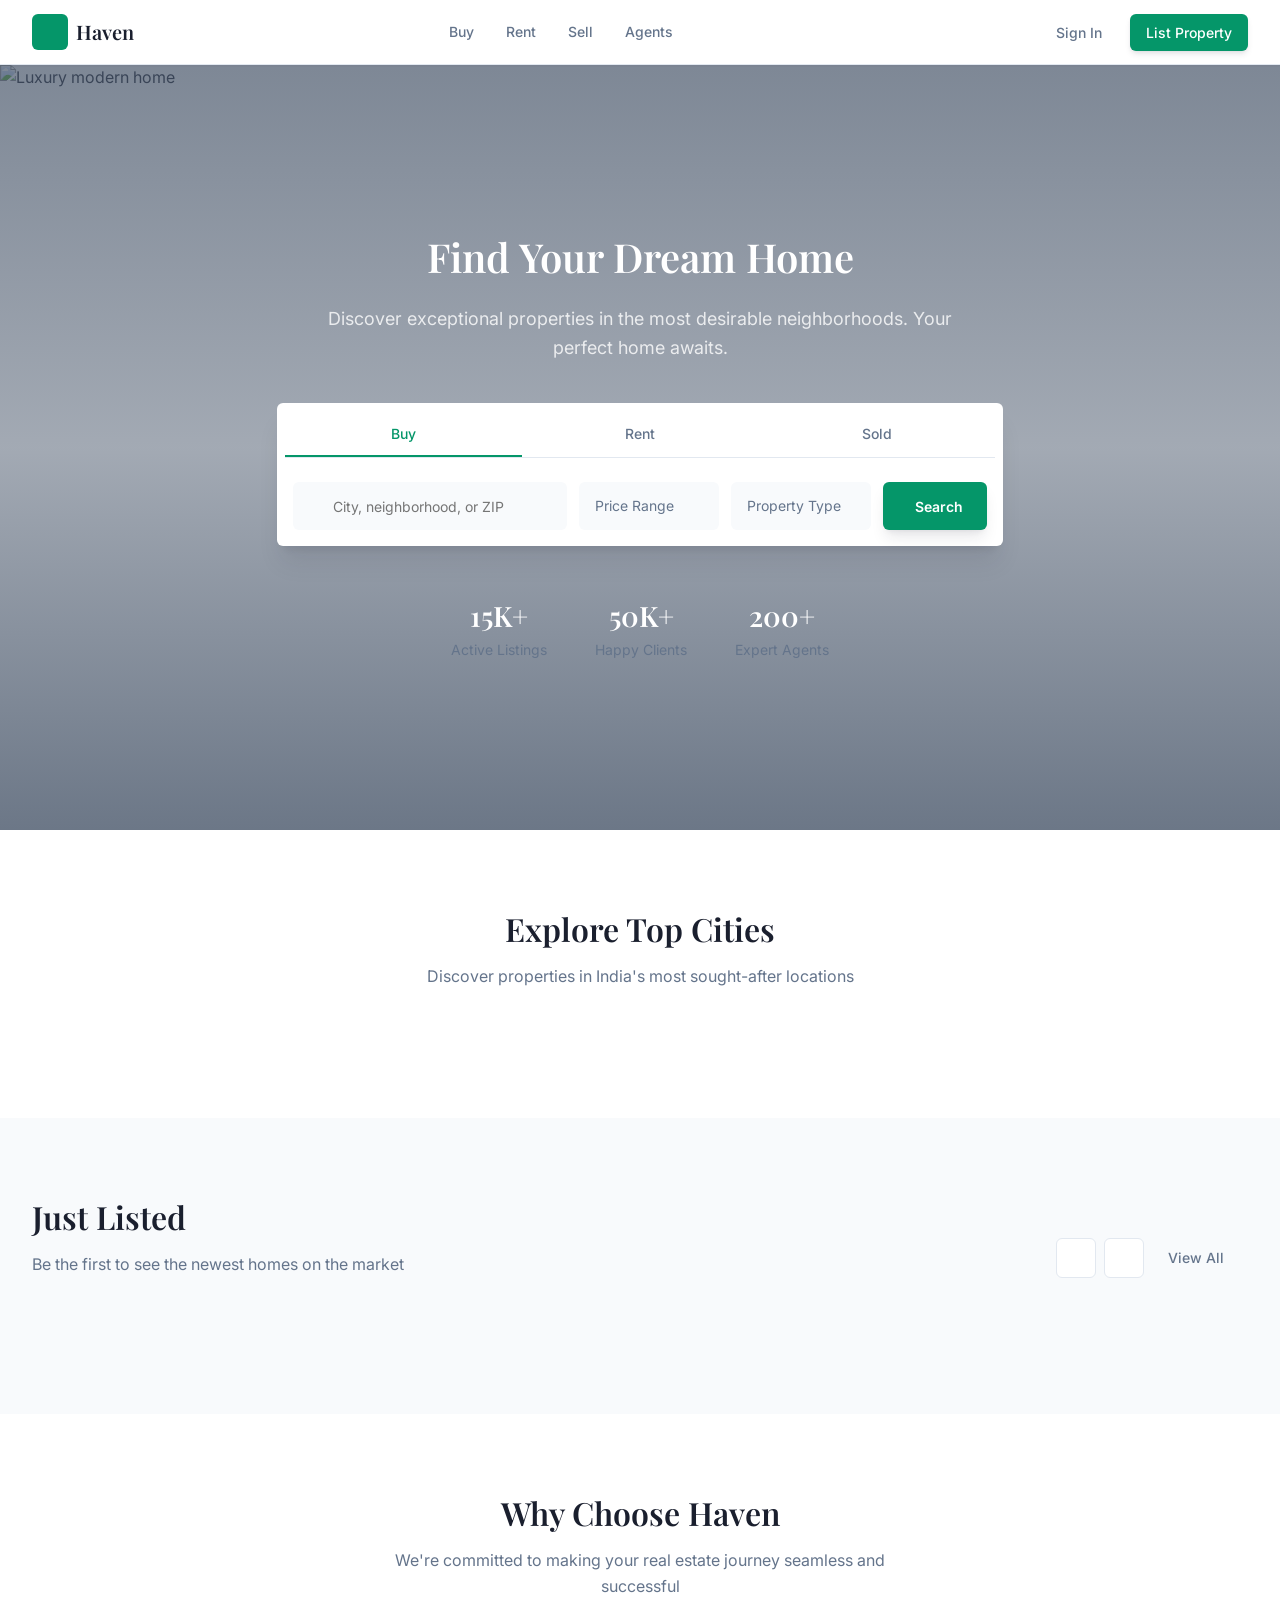
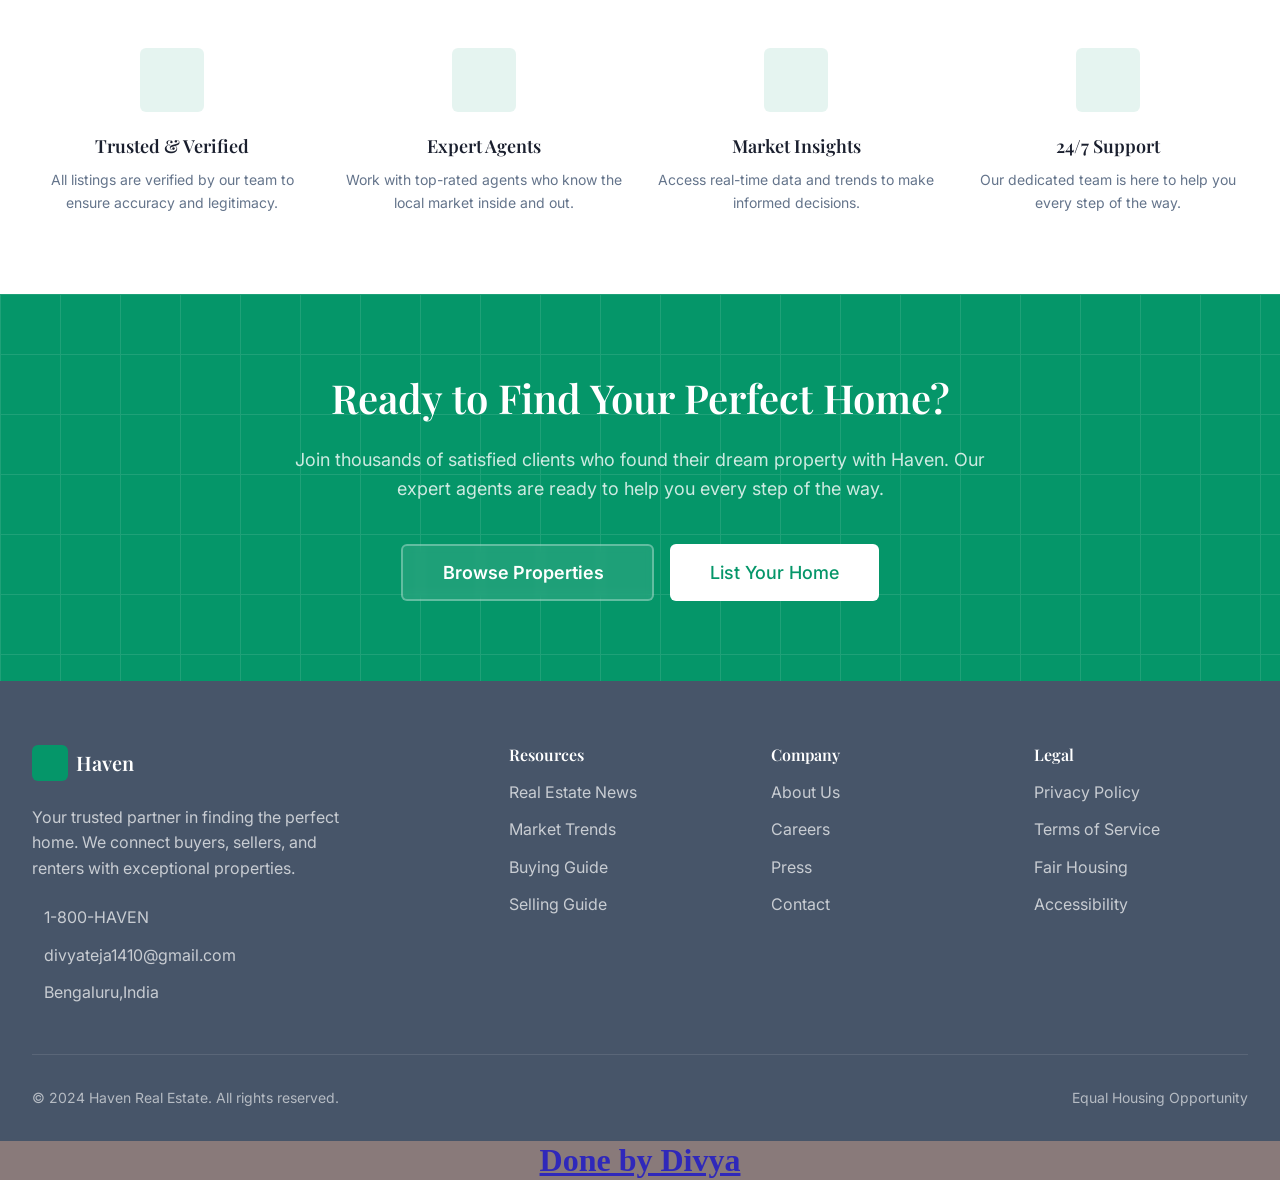
==== commit aeb7c753: "Update index.html" ====
--- a/index.html
+++ b/index.html
@@ -15,8 +15,7 @@
     <!-- Lucide Icons -->
     <script src="https://unpkg.com/lucide@latest/dist/umd/lucide.js"></script>
     
-<link rel="stylesheet" href="project.css">
-<link rel="stylesheet" href="project.js">
+<link rel="stylesheet" href="style.css">
 <meta charset="UTF-8">
 <meta name="viewport" content="width=device-width, initial-scale=1.0" >
 <meta name="robots" content="none,noarchive"/>
@@ -240,7 +239,7 @@
                             </a>
                             <a href="mailto:hello@haven.com">
                                 <i data-lucide="mail"></i>
-                                <span>hello@haven.com</span>
+                                <span>divyateja1410@gmail.com</span>
                             </a>
                             <span style="display: flex; align-items: center; gap: 0.75rem; color: rgba(255,255,255,0.7)">
                                 <i data-lucide="map-pin"></i>
@@ -413,6 +412,6 @@
         <div class="gallery-modal-dots" id="gallery-modal-dots"></div>
     </div>
      <h1 style="font-family:Roboto; font-weight:bold; text-decoration:underline; background-color:rgb(137, 122, 122); color:rgb(47, 40, 186); text-align:center;">Done by Divya</h1>
-    <script src="project.js"></script>
+    <script src="script.js"></script>
 </body>
 </html>
--- a/style.css
+++ b/style.css
@@ -0,0 +1,2430 @@
+        /* ===== CSS Reset & Variables ===== */
+        *,
+        *::before,
+        *::after {
+            box-sizing: border-box;
+            margin: 0;
+            padding: 0;
+        }
+
+        :root {
+            --background: #ffffff;
+            --foreground: #1a1f2e;
+            --card: #ffffff;
+            --card-foreground: #1a1f2e;
+            --primary: #059669;
+            --primary-foreground: #ffffff;
+            --secondary: #475569;
+            --secondary-foreground: #ffffff;
+            --muted: #f8fafc;
+            --muted-foreground: #64748b;
+            --accent: #eab308;
+            --accent-foreground: #1a1f2e;
+            --destructive: #ef4444;
+            --border: #e2e8f0;
+            --input: #e2e8f0;
+            --ring: #059669;
+            --radius: 0.375rem;
+
+            --shadow-sm: 0 1px 2px 0 rgba(26, 31, 46, 0.05);
+            --shadow-md: 0 4px 6px -1px rgba(26, 31, 46, 0.1), 0 2px 4px -2px rgba(26, 31, 46, 0.1);
+            --shadow-lg: 0 10px 15px -3px rgba(26, 31, 46, 0.1), 0 4px 6px -4px rgba(26, 31, 46, 0.1);
+            --shadow-xl: 0 20px 25px -5px rgba(26, 31, 46, 0.1), 0 8px 10px -6px rgba(26, 31, 46, 0.1);
+        }
+
+        body {
+            font-family: 'Inter', system-ui, sans-serif;
+            background-color: var(--background);
+            color: var(--foreground);
+            line-height: 1.6;
+            -webkit-font-smoothing: antialiased;
+        }
+
+        h1,
+        h2,
+        h3,
+        h4,
+        h5,
+        h6 {
+            font-family: 'Playfair Display', Georgia, serif;
+            line-height: 1.2;
+        }
+
+        a {
+            text-decoration: none;
+            color: inherit;
+        }
+
+        img {
+            max-width: 100%;
+            display: block;
+        }
+
+        button {
+            font-family: inherit;
+            cursor: pointer;
+            border: none;
+            background: none;
+        }
+
+        input,
+        textarea {
+            font-family: inherit;
+            font-size: 1rem;
+        }
+
+        .container {
+            max-width: 1400px;
+            margin: 0 auto;
+            padding: 0 2rem;
+        }
+
+        /* ===== Utilities ===== */
+        .hidden {
+            display: none !important;
+        }
+
+        .flex {
+            display: flex;
+        }
+
+        .flex-col {
+            flex-direction: column;
+        }
+
+        .items-center {
+            align-items: center;
+        }
+
+        .justify-center {
+            justify-content: center;
+        }
+
+        .justify-between {
+            justify-content: space-between;
+        }
+
+        .gap-1 {
+            gap: 0.25rem;
+        }
+
+        .gap-2 {
+            gap: 0.5rem;
+        }
+
+        .gap-3 {
+            gap: 0.75rem;
+        }
+
+        .gap-4 {
+            gap: 1rem;
+        }
+
+        .gap-6 {
+            gap: 1.5rem;
+        }
+
+        .gap-8 {
+            gap: 2rem;
+        }
+
+        .text-center {
+            text-align: center;
+        }
+
+        .text-sm {
+            font-size: 0.875rem;
+        }
+
+        .text-lg {
+            font-size: 1.125rem;
+        }
+
+        .text-xl {
+            font-size: 1.25rem;
+        }
+
+        .text-2xl {
+            font-size: 1.5rem;
+        }
+
+        .text-3xl {
+            font-size: 1.875rem;
+        }
+
+        .text-4xl {
+            font-size: 2.25rem;
+        }
+
+        .font-medium {
+            font-weight: 500;
+        }
+
+        .font-semibold {
+            font-weight: 600;
+        }
+
+        .truncate {
+            overflow: hidden;
+            text-overflow: ellipsis;
+            white-space: nowrap;
+        }
+
+        /* ===== Animations ===== */
+        @keyframes fadeIn {
+            from {
+                opacity: 0;
+            }
+
+            to {
+                opacity: 1;
+            }
+        }
+
+        @keyframes slideUp {
+            from {
+                opacity: 0;
+                transform: translateY(20px);
+            }
+
+            to {
+                opacity: 1;
+                transform: translateY(0);
+            }
+        }
+
+        @keyframes scaleIn {
+            from {
+                opacity: 0;
+                transform: scale(0.95);
+            }
+
+            to {
+                opacity: 1;
+                transform: scale(1);
+            }
+        }
+
+        @keyframes pulse {
+
+            0%,
+            100% {
+                opacity: 1;
+            }
+
+            50% {
+                opacity: 0.7;
+            }
+        }
+
+        .animate-fade-in {
+            animation: fadeIn 0.5s ease-out forwards;
+        }
+
+        .animate-slide-up {
+            animation: slideUp 0.6s ease-out forwards;
+        }
+
+        .animate-scale-in {
+            animation: scaleIn 0.3s ease-out forwards;
+        }
+
+        .animate-pulse {
+            animation: pulse 2s ease-in-out infinite;
+        }
+
+        /* ===== Header ===== */
+        .header {
+            position: sticky;
+            top: 0;
+            z-index: 50;
+            background: rgba(255, 255, 255, 0.95);
+            backdrop-filter: blur(8px);
+            border-bottom: 1px solid var(--border);
+            box-shadow: var(--shadow-sm);
+        }
+
+        .header-inner {
+            display: flex;
+            align-items: center;
+            justify-content: space-between;
+            height: 64px;
+        }
+
+        .logo {
+            display: flex;
+            align-items: center;
+            gap: 0.5rem;
+            cursor: pointer;
+        }
+
+        .logo-icon {
+            width: 36px;
+            height: 36px;
+            border-radius: var(--radius);
+            background: var(--primary);
+            display: flex;
+            align-items: center;
+            justify-content: center;
+            transition: transform 0.2s;
+        }
+
+        .logo:hover .logo-icon {
+            transform: scale(1.05);
+        }
+
+        .logo-icon svg {
+            width: 20px;
+            height: 20px;
+            color: var(--primary-foreground);
+        }
+
+        .logo-text {
+            font-family: 'Playfair Display', serif;
+            font-size: 1.25rem;
+            font-weight: 600;
+            color: var(--foreground);
+        }
+
+        .nav {
+            display: flex;
+            align-items: center;
+            gap: 2rem;
+        }
+
+        .nav-link {
+            font-size: 0.875rem;
+            font-weight: 500;
+            color: var(--muted-foreground);
+            transition: color 0.2s;
+            cursor: pointer;
+        }
+
+        .nav-link:hover {
+            color: var(--foreground);
+        }
+
+        .header-actions {
+            display: flex;
+            align-items: center;
+            gap: 0.75rem;
+        }
+
+        .btn {
+            display: inline-flex;
+            align-items: center;
+            justify-content: center;
+            gap: 0.5rem;
+            padding: 0.625rem 1rem;
+            font-size: 0.875rem;
+            font-weight: 500;
+            border-radius: var(--radius);
+            transition: all 0.2s;
+            white-space: nowrap;
+        }
+
+        .btn-primary {
+            background: var(--primary);
+            color: var(--primary-foreground);
+            box-shadow: var(--shadow-md);
+        }
+
+        .btn-primary:hover {
+            background: #047857;
+            box-shadow: var(--shadow-lg);
+        }
+
+        .btn-ghost {
+            background: transparent;
+            color: var(--muted-foreground);
+        }
+
+        .btn-ghost:hover {
+            background: var(--muted);
+            color: var(--foreground);
+        }
+
+        .btn-outline {
+            background: var(--background);
+            border: 1px solid var(--border);
+            color: var(--foreground);
+        }
+
+        .btn-outline:hover {
+            background: var(--muted);
+        }
+
+        .btn-hero {
+            background: var(--primary);
+            color: var(--primary-foreground);
+            box-shadow: var(--shadow-lg);
+            font-weight: 600;
+        }
+
+        .btn-hero:hover {
+            transform: translateY(-2px);
+            box-shadow: var(--shadow-xl);
+        }
+
+        .btn-hero-outline {
+            background: rgba(255, 255, 255, 0.1);
+            border: 2px solid rgba(255, 255, 255, 0.3);
+            color: var(--primary-foreground);
+            backdrop-filter: blur(4px);
+            font-weight: 600;
+        }
+
+        .btn-hero-outline:hover {
+            background: rgba(255, 255, 255, 0.2);
+        }
+
+        .btn-icon {
+            width: 40px;
+            height: 40px;
+            padding: 0;
+        }
+
+        .btn-lg {
+            padding: 0.875rem 2rem;
+            font-size: 1rem;
+        }
+
+        .btn-xl {
+            padding: 1rem 2.5rem;
+            font-size: 1.125rem;
+        }
+
+        .mobile-menu-btn {
+            display: none;
+            padding: 0.5rem;
+            color: var(--muted-foreground);
+        }
+
+        .mobile-menu {
+            display: none;
+            position: absolute;
+            top: 64px;
+            left: 0;
+            right: 0;
+            background: var(--background);
+            border-bottom: 1px solid var(--border);
+            box-shadow: var(--shadow-lg);
+            padding: 1rem;
+        }
+
+        .mobile-menu.active {
+            display: block;
+        }
+
+        .mobile-menu-link {
+            display: block;
+            padding: 0.75rem 1rem;
+            font-size: 0.875rem;
+            font-weight: 500;
+            color: var(--muted-foreground);
+            border-radius: var(--radius);
+            cursor: pointer;
+        }
+
+        .mobile-menu-link:hover {
+            background: var(--muted);
+            color: var(--foreground);
+        }
+
+        /* ===== Hero Section ===== */
+        .hero {
+            position: relative;
+            min-height: 85vh;
+            display: flex;
+            align-items: center;
+            justify-content: center;
+            overflow: hidden;
+        }
+
+        .hero-bg {
+            position: absolute;
+            inset: 0;
+        }
+
+        .hero-bg img {
+            width: 100%;
+            height: 100%;
+            object-fit: cover;
+        }
+
+        .hero-overlay {
+            position: absolute;
+            inset: 0;
+            background: linear-gradient(180deg, rgba(71, 85, 105, 0.7) 0%, rgba(71, 85, 105, 0.5) 50%, rgba(71, 85, 105, 0.8) 100%);
+        }
+
+        .hero-content {
+            position: relative;
+            z-index: 10;
+            text-align: center;
+            padding: 2rem 1rem;
+            max-width: 56rem;
+        }
+
+        .hero-title {
+            font-size: 2.5rem;
+            font-weight: 600;
+            color: var(--primary-foreground);
+            margin-bottom: 1.5rem;
+        }
+
+        .hero-subtitle {
+            font-size: 1.125rem;
+            color: rgba(255, 255, 255, 0.8);
+            margin-bottom: 2.5rem;
+            max-width: 42rem;
+            margin-left: auto;
+            margin-right: auto;
+        }
+
+        /* Search Card */
+        .search-card {
+            background: var(--background);
+            border-radius: var(--radius);
+            box-shadow: var(--shadow-xl);
+            padding: 0.5rem;
+            max-width: 48rem;
+            margin: 0 auto;
+        }
+
+        .search-tabs {
+            display: flex;
+            border-bottom: 1px solid var(--border);
+            margin-bottom: 1rem;
+        }
+
+        .search-tab {
+            flex: 1;
+            padding: 0.75rem;
+            font-size: 0.875rem;
+            font-weight: 500;
+            color: var(--muted-foreground);
+            position: relative;
+            text-transform: capitalize;
+            cursor: pointer;
+        }
+
+        .search-tab.active {
+            color: var(--primary);
+        }
+
+        .search-tab.active::after {
+            content: '';
+            position: absolute;
+            bottom: 0;
+            left: 0;
+            right: 0;
+            height: 2px;
+            background: var(--primary);
+        }
+
+        .search-form {
+            display: flex;
+            flex-wrap: wrap;
+            gap: 0.75rem;
+            padding: 0.5rem;
+        }
+
+        .search-input-wrapper {
+            flex: 1;
+            min-width: 200px;
+            position: relative;
+        }
+
+        .search-input-wrapper svg {
+            position: absolute;
+            left: 0.75rem;
+            top: 50%;
+            transform: translateY(-50%);
+            width: 20px;
+            height: 20px;
+            color: var(--muted-foreground);
+        }
+
+        .search-input {
+            width: 100%;
+            height: 48px;
+            padding: 0 1rem 0 2.5rem;
+            border: none;
+            background: var(--muted);
+            border-radius: var(--radius);
+            font-size: 0.875rem;
+            transition: background 0.2s;
+        }
+
+        .search-input:focus {
+            outline: none;
+            background: var(--background);
+            box-shadow: 0 0 0 2px var(--ring);
+        }
+
+        .search-select {
+            min-width: 140px;
+            height: 48px;
+            padding: 0 1rem;
+            display: flex;
+            align-items: center;
+            justify-content: space-between;
+            background: var(--muted);
+            border-radius: var(--radius);
+            font-size: 0.875rem;
+            color: var(--muted-foreground);
+            cursor: pointer;
+            transition: background 0.2s;
+        }
+
+        .search-select:hover {
+            background: #f1f5f9;
+        }
+
+        .search-btn {
+            height: 48px;
+            padding: 0 1.5rem;
+        }
+
+        /* Stats */
+        .hero-stats {
+            display: flex;
+            justify-content: center;
+            gap: 3rem;
+            margin-top: 3rem;
+        }
+
+        .stat {
+            text-align: center;
+        }
+
+        .stat-value {
+            font-family: 'Playfair Display', serif;
+            font-size: 1.75rem;
+            font-weight: 600;
+            color: var(--primary-foreground);
+        }
+
+        .stat-label {
+            font-size: 0.875rem;
+            color: rgba(255, 255, 255, 0.6);
+        }
+
+        /* ===== City Cards ===== */
+        .section {
+            padding: 5rem 0;
+        }
+
+        .section-header {
+            text-align: center;
+            margin-bottom: 3rem;
+        }
+
+        .section-title {
+            font-size: 2rem;
+            font-weight: 600;
+            color: var(--foreground);
+            margin-bottom: 1rem;
+        }
+
+        .section-subtitle {
+            color: var(--muted-foreground);
+            max-width: 32rem;
+            margin: 0 auto;
+        }
+
+        .city-grid {
+            display: grid;
+            grid-template-columns: repeat(5, 1fr);
+            gap: 1.5rem;
+        }
+
+        .city-card {
+            position: relative;
+            aspect-ratio: 1;
+            border-radius: var(--radius);
+            overflow: hidden;
+            cursor: pointer;
+        }
+
+        .city-card img {
+            width: 100%;
+            height: 100%;
+            object-fit: cover;
+            transition: transform 0.5s;
+        }
+
+        .city-card:hover img {
+            transform: scale(1.1);
+        }
+
+        .city-card-overlay {
+            position: absolute;
+            inset: 0;
+            background: linear-gradient(to top, rgba(71, 85, 105, 0.9) 0%, rgba(71, 85, 105, 0.4) 50%, transparent 100%);
+        }
+
+        .city-card-content {
+            position: absolute;
+            bottom: 0;
+            left: 0;
+            right: 0;
+            padding: 1rem;
+        }
+
+        .city-card-name {
+            font-family: 'Playfair Display', serif;
+            font-size: 1.125rem;
+            font-weight: 600;
+            color: var(--primary-foreground);
+        }
+
+        .city-card-count {
+            font-size: 0.875rem;
+            color: rgba(255, 255, 255, 0.7);
+        }
+
+        .city-card::after {
+            content: '';
+            position: absolute;
+            inset: 0;
+            border: 2px solid transparent;
+            border-radius: var(--radius);
+            transition: border-color 0.3s;
+        }
+
+        .city-card:hover::after {
+            border-color: rgba(5, 150, 105, 0.5);
+        }
+
+        /* ===== Property Cards ===== */
+        .section-muted {
+            background: var(--muted);
+        }
+
+        .section-header-row {
+            display: flex;
+            align-items: flex-end;
+            justify-content: space-between;
+            margin-bottom: 2.5rem;
+            gap: 1rem;
+        }
+
+        .scroll-btns {
+            display: flex;
+            gap: 0.5rem;
+        }
+
+        .properties-scroll {
+            display: flex;
+            gap: 1.5rem;
+            overflow-x: auto;
+            padding-bottom: 1rem;
+            margin: 0 -2rem;
+            padding: 0 2rem 1rem;
+            scrollbar-width: none;
+        }
+
+        .properties-scroll::-webkit-scrollbar {
+            display: none;
+        }
+
+        .property-card {
+            flex-shrink: 0;
+            width: 340px;
+            background: var(--card);
+            border-radius: var(--radius);
+            overflow: hidden;
+            box-shadow: var(--shadow-md);
+            transition: all 0.3s;
+            cursor: pointer;
+        }
+
+        .property-card:hover {
+            transform: translateY(-4px);
+            box-shadow: var(--shadow-lg);
+        }
+
+        .property-image-wrapper {
+            position: relative;
+            aspect-ratio: 4/3;
+            overflow: hidden;
+        }
+
+        .property-image-wrapper img {
+            width: 100%;
+            height: 100%;
+            object-fit: cover;
+            transition: transform 0.5s;
+        }
+
+        .property-card:hover .property-image-wrapper img {
+            transform: scale(1.05);
+        }
+
+        .property-badge {
+            position: absolute;
+            top: 0.75rem;
+            left: 0.75rem;
+            padding: 0.25rem 0.75rem;
+            border-radius: 2px;
+            font-size: 0.75rem;
+            font-weight: 600;
+            text-transform: uppercase;
+            letter-spacing: 0.05em;
+        }
+
+        .property-badge.pending {
+            background: var(--accent);
+            color: var(--accent-foreground);
+        }
+
+        .property-badge.sold {
+            background: var(--secondary);
+            color: var(--secondary-foreground);
+        }
+
+        .property-favorite {
+            position: absolute;
+            top: 0.75rem;
+            right: 0.75rem;
+            width: 36px;
+            height: 36px;
+            border-radius: 50%;
+            background: rgba(255, 255, 255, 0.8);
+            backdrop-filter: blur(4px);
+            display: flex;
+            align-items: center;
+            justify-content: center;
+            transition: all 0.2s;
+        }
+
+        .property-favorite:hover {
+            background: var(--background);
+        }
+
+        .property-favorite svg {
+            width: 20px;
+            height: 20px;
+            color: var(--muted-foreground);
+        }
+
+        .property-favorite.active svg {
+            color: var(--destructive);
+            fill: var(--destructive);
+        }
+
+        .property-nav {
+            position: absolute;
+            top: 50%;
+            transform: translateY(-50%);
+            width: 32px;
+            height: 32px;
+            border-radius: 50%;
+            background: rgba(255, 255, 255, 0.8);
+            backdrop-filter: blur(4px);
+            display: none;
+            align-items: center;
+            justify-content: center;
+            transition: background 0.2s;
+        }
+
+        .property-card:hover .property-nav {
+            display: flex;
+        }
+
+        .property-nav:hover {
+            background: var(--background);
+        }
+
+        .property-nav.prev {
+            left: 0.5rem;
+        }
+
+        .property-nav.next {
+            right: 0.5rem;
+        }
+
+        .property-dots {
+            position: absolute;
+            bottom: 0.75rem;
+            left: 50%;
+            transform: translateX(-50%);
+            display: flex;
+            gap: 0.375rem;
+        }
+
+        .property-dot {
+            width: 6px;
+            height: 6px;
+            border-radius: 50%;
+            background: rgba(255, 255, 255, 0.5);
+        }
+
+        .property-dot.active {
+            background: var(--primary-foreground);
+        }
+
+        .property-content {
+            padding: 1rem;
+        }
+
+        .property-price {
+            font-family: 'Playfair Display', serif;
+            font-size: 1.5rem;
+            font-weight: 600;
+            color: var(--foreground);
+            margin-bottom: 0.5rem;
+        }
+
+        .property-address {
+            font-weight: 500;
+            color: var(--foreground);
+            margin-bottom: 0.25rem;
+        }
+
+        .property-location {
+            font-size: 0.875rem;
+            color: var(--muted-foreground);
+            margin-bottom: 1rem;
+        }
+
+        .property-details {
+            display: flex;
+            gap: 1rem;
+            font-size: 0.875rem;
+            color: var(--muted-foreground);
+        }
+
+        .property-detail {
+            display: flex;
+            align-items: center;
+            gap: 0.375rem;
+        }
+
+        .property-detail svg {
+            width: 16px;
+            height: 16px;
+        }
+
+        /* ===== Value Props ===== */
+        .value-grid {
+            display: grid;
+            grid-template-columns: repeat(4, 1fr);
+            gap: 2rem;
+        }
+
+        .value-item {
+            text-align: center;
+        }
+
+        .value-icon {
+            width: 64px;
+            height: 64px;
+            border-radius: var(--radius);
+            background: rgba(5, 150, 105, 0.1);
+            display: flex;
+            align-items: center;
+            justify-content: center;
+            margin: 0 auto 1.5rem;
+            transition: background 0.2s;
+        }
+
+        .value-item:hover .value-icon {
+            background: rgba(5, 150, 105, 0.2);
+        }
+
+        .value-icon svg {
+            width: 28px;
+            height: 28px;
+            color: var(--primary);
+        }
+
+        .value-title {
+            font-family: 'Playfair Display', serif;
+            font-size: 1.125rem;
+            font-weight: 600;
+            color: var(--foreground);
+            margin-bottom: 0.75rem;
+        }
+
+        .value-desc {
+            font-size: 0.875rem;
+            color: var(--muted-foreground);
+            line-height: 1.6;
+        }
+
+        /* ===== CTA Section ===== */
+        .cta-section {
+            padding: 5rem 0;
+            background: var(--primary);
+            position: relative;
+            overflow: hidden;
+        }
+
+        .cta-pattern {
+            position: absolute;
+            inset: 0;
+            opacity: 0.1;
+            background-image:
+                linear-gradient(to right, var(--primary-foreground) 1px, transparent 1px),
+                linear-gradient(to bottom, var(--primary-foreground) 1px, transparent 1px);
+            background-size: 60px 60px;
+        }
+
+        .cta-content {
+            position: relative;
+            z-index: 10;
+            text-align: center;
+            max-width: 48rem;
+            margin: 0 auto;
+        }
+
+        .cta-title {
+            font-size: 2.5rem;
+            font-weight: 600;
+            color: var(--primary-foreground);
+            margin-bottom: 1.5rem;
+        }
+
+        .cta-text {
+            font-size: 1.125rem;
+            color: rgba(255, 255, 255, 0.8);
+            margin-bottom: 2.5rem;
+        }
+
+        .cta-buttons {
+            display: flex;
+            flex-wrap: wrap;
+            justify-content: center;
+            gap: 1rem;
+        }
+
+        .btn-white {
+            background: var(--primary-foreground);
+            color: var(--primary);
+        }
+
+        .btn-white:hover {
+            background: rgba(255, 255, 255, 0.9);
+        }
+
+        /* ===== Footer ===== */
+        .footer {
+            background: var(--secondary);
+            color: var(--secondary-foreground);
+            padding: 4rem 0 2rem;
+        }
+
+        .footer-grid {
+            display: grid;
+            grid-template-columns: 2fr 1fr 1fr 1fr;
+            gap: 3rem;
+        }
+
+        .footer-brand p {
+            color: rgba(255, 255, 255, 0.7);
+            margin: 1.5rem 0;
+            max-width: 20rem;
+        }
+
+        .footer-contact {
+            display: flex;
+            flex-direction: column;
+            gap: 0.75rem;
+        }
+
+        .footer-contact a {
+            display: flex;
+            align-items: center;
+            gap: 0.75rem;
+            color: rgba(255, 255, 255, 0.7);
+            transition: color 0.2s;
+        }
+
+        .footer-contact a:hover {
+            color: var(--secondary-foreground);
+        }
+
+        .footer-contact svg {
+            width: 16px;
+            height: 16px;
+        }
+
+        .footer-title {
+            font-family: 'Playfair Display', serif;
+            font-weight: 600;
+            margin-bottom: 1rem;
+        }
+
+        .footer-links {
+            display: flex;
+            flex-direction: column;
+            gap: 0.75rem;
+        }
+
+        .footer-links a {
+            color: rgba(255, 255, 255, 0.7);
+            transition: color 0.2s;
+        }
+
+        .footer-links a:hover {
+            color: var(--secondary-foreground);
+        }
+
+        .footer-bottom {
+            border-top: 1px solid rgba(255, 255, 255, 0.1);
+            margin-top: 3rem;
+            padding-top: 2rem;
+            display: flex;
+            justify-content: space-between;
+            align-items: center;
+            font-size: 0.875rem;
+            color: rgba(255, 255, 255, 0.6);
+        }
+
+        /* ===== Listings Page ===== */
+        .page {
+            display: none;
+        }
+
+        .page.active {
+            display: block;
+        }
+
+        .filter-bar {
+            background: var(--background);
+            border-bottom: 1px solid var(--border);
+            position: sticky;
+            top: 64px;
+            z-index: 40;
+        }
+
+        .filter-bar-inner {
+            padding: 1rem 0;
+            display: flex;
+            gap: 0.75rem;
+            overflow-x: auto;
+        }
+
+        .filter-btn {
+            display: flex;
+            align-items: center;
+            gap: 0.5rem;
+            padding: 0.5rem 1rem;
+            border: 1px solid var(--border);
+            border-radius: var(--radius);
+            font-size: 0.875rem;
+            font-weight: 500;
+            white-space: nowrap;
+            transition: all 0.2s;
+        }
+
+        .filter-btn:hover {
+            border-color: var(--muted-foreground);
+        }
+
+        .filter-btn.active {
+            border-color: var(--primary);
+            background: rgba(5, 150, 105, 0.05);
+            color: var(--primary);
+        }
+
+        .filter-btn svg {
+            width: 16px;
+            height: 16px;
+        }
+
+        .listings-layout {
+            display: flex;
+            height: calc(100vh - 128px);
+        }
+
+        .listings-grid-wrapper {
+            flex: 1;
+            overflow-y: auto;
+            padding: 1.5rem;
+            background: var(--muted);
+        }
+
+        .listings-header {
+            margin-bottom: 1.5rem;
+        }
+
+        .listings-title {
+            font-family: 'Playfair Display', serif;
+            font-size: 1.5rem;
+            font-weight: 600;
+            color: var(--foreground);
+        }
+
+        .listings-count {
+            font-size: 0.875rem;
+            color: var(--muted-foreground);
+            margin-top: 0.25rem;
+        }
+
+        .listings-grid {
+            display: grid;
+            grid-template-columns: repeat(2, 1fr);
+            gap: 1.5rem;
+        }
+
+        .map-panel {
+            flex: 1;
+            background: var(--muted);
+            display: flex;
+            flex-direction: column;
+            align-items: center;
+            justify-content: center;
+            position: relative;
+        }
+
+        .map-placeholder {
+            text-align: center;
+            padding: 2rem;
+        }
+
+        .map-icon {
+            width: 64px;
+            height: 64px;
+            border-radius: 50%;
+            background: rgba(5, 150, 105, 0.1);
+            display: flex;
+            align-items: center;
+            justify-content: center;
+            margin: 0 auto 1rem;
+        }
+
+        .map-icon svg {
+            width: 32px;
+            height: 32px;
+            color: var(--primary);
+        }
+
+        .map-title {
+            font-family: 'Playfair Display', serif;
+            font-size: 1.125rem;
+            font-weight: 600;
+            margin-bottom: 0.5rem;
+        }
+
+        .map-text {
+            font-size: 0.875rem;
+            color: var(--muted-foreground);
+            max-width: 16rem;
+            margin: 0 auto 1.5rem;
+        }
+
+        .map-pins {
+            display: flex;
+            flex-wrap: wrap;
+            justify-content: center;
+            gap: 0.5rem;
+        }
+
+        .map-pin {
+            display: flex;
+            align-items: center;
+            gap: 0.5rem;
+            padding: 0.375rem 0.75rem;
+            background: var(--background);
+            border: 1px solid var(--border);
+            border-radius: 9999px;
+            font-size: 0.75rem;
+        }
+
+        .map-pin svg {
+            width: 12px;
+            height: 12px;
+            color: var(--primary);
+        }
+
+        .map-marker {
+            position: absolute;
+            width: 32px;
+            height: 32px;
+            border-radius: 50%;
+            background: var(--primary);
+            display: flex;
+            align-items: center;
+            justify-content: center;
+            box-shadow: var(--shadow-lg);
+        }
+
+        .map-marker span {
+            font-size: 0.75rem;
+            font-weight: 700;
+            color: var(--primary-foreground);
+        }
+
+        /* ===== Property Detail Page ===== */
+        .detail-back {
+            display: inline-flex;
+            align-items: center;
+            gap: 0.5rem;
+            font-size: 0.875rem;
+            color: var(--muted-foreground);
+            padding: 1rem 0;
+            cursor: pointer;
+            transition: color 0.2s;
+        }
+
+        .detail-back:hover {
+            color: var(--foreground);
+        }
+
+        .detail-back svg {
+            width: 16px;
+            height: 16px;
+        }
+
+        .gallery-grid {
+            display: grid;
+            grid-template-columns: 2fr 1fr 1fr;
+            grid-template-rows: repeat(2, 200px);
+            gap: 0.5rem;
+            border-radius: var(--radius);
+            overflow: hidden;
+        }
+
+        .gallery-main {
+            grid-row: span 2;
+            cursor: pointer;
+            position: relative;
+            overflow: hidden;
+        }
+
+        .gallery-main img,
+        .gallery-item img {
+            width: 100%;
+            height: 100%;
+            object-fit: cover;
+            transition: transform 0.5s;
+        }
+
+        .gallery-main:hover img,
+        .gallery-item:hover img {
+            transform: scale(1.05);
+        }
+
+        .gallery-item {
+            cursor: pointer;
+            position: relative;
+            overflow: hidden;
+        }
+
+        .gallery-overlay {
+            position: absolute;
+            inset: 0;
+            background: rgba(71, 85, 105, 0.6);
+            display: flex;
+            align-items: center;
+            justify-content: center;
+            color: var(--primary-foreground);
+            font-size: 1.125rem;
+            font-weight: 600;
+        }
+
+        .gallery-btn {
+            position: absolute;
+            bottom: 1rem;
+            left: 1rem;
+            opacity: 0;
+            transition: opacity 0.2s;
+        }
+
+        .gallery-main:hover .gallery-btn {
+            opacity: 1;
+        }
+
+        .detail-layout {
+            display: grid;
+            grid-template-columns: 2fr 1fr;
+            gap: 2rem;
+            padding: 2rem 0 4rem;
+        }
+
+        .detail-main {
+            display: flex;
+            flex-direction: column;
+            gap: 2rem;
+        }
+
+        .detail-card {
+            background: var(--card);
+            border-radius: var(--radius);
+            padding: 1.5rem;
+            box-shadow: var(--shadow-md);
+        }
+
+        .detail-header {
+            display: flex;
+            justify-content: space-between;
+            align-items: flex-start;
+            gap: 1rem;
+            margin-bottom: 1.5rem;
+        }
+
+        .detail-price {
+            font-family: 'Playfair Display', serif;
+            font-size: 2.25rem;
+            font-weight: 600;
+            color: var(--foreground);
+        }
+
+        .detail-address {
+            font-size: 1.25rem;
+            font-weight: 500;
+            color: var(--foreground);
+            margin-bottom: 0.25rem;
+        }
+
+        .detail-location {
+            display: flex;
+            align-items: center;
+            gap: 0.5rem;
+            color: var(--muted-foreground);
+        }
+
+        .detail-location svg {
+            width: 16px;
+            height: 16px;
+        }
+
+        .detail-actions {
+            display: flex;
+            gap: 0.5rem;
+        }
+
+        .detail-quick-stats {
+            display: flex;
+            gap: 1.5rem;
+            color: var(--muted-foreground);
+        }
+
+        .quick-stat {
+            display: flex;
+            align-items: center;
+            gap: 0.5rem;
+        }
+
+        .quick-stat svg {
+            width: 20px;
+            height: 20px;
+        }
+
+        .detail-section-title {
+            font-family: 'Playfair Display', serif;
+            font-size: 1.25rem;
+            font-weight: 600;
+            color: var(--foreground);
+            margin-bottom: 1.5rem;
+        }
+
+        .details-grid {
+            display: grid;
+            grid-template-columns: repeat(3, 1fr);
+            gap: 1.5rem;
+        }
+
+        .detail-item {
+            display: flex;
+            gap: 0.75rem;
+        }
+
+        .detail-item-icon {
+            width: 40px;
+            height: 40px;
+            border-radius: var(--radius);
+            background: rgba(5, 150, 105, 0.1);
+            display: flex;
+            align-items: center;
+            justify-content: center;
+            flex-shrink: 0;
+        }
+
+        .detail-item-icon svg {
+            width: 20px;
+            height: 20px;
+            color: var(--primary);
+        }
+
+        .detail-item-label {
+            font-size: 0.875rem;
+            color: var(--muted-foreground);
+        }
+
+        .detail-item-value {
+            font-weight: 500;
+            color: var(--foreground);
+        }
+
+        .detail-description {
+            color: var(--muted-foreground);
+            line-height: 1.7;
+        }
+
+        .features-grid {
+            display: grid;
+            grid-template-columns: repeat(3, 1fr);
+            gap: 1rem;
+        }
+
+        .feature-item {
+            display: flex;
+            align-items: center;
+            gap: 0.5rem;
+        }
+
+        .feature-item svg {
+            width: 20px;
+            height: 20px;
+            color: var(--primary);
+        }
+
+        /* Agent Card */
+        .agent-card {
+            position: sticky;
+            top: 80px;
+        }
+
+        .agent-card-inner {
+            background: var(--card);
+            border-radius: var(--radius);
+            padding: 1.5rem;
+            box-shadow: var(--shadow-lg);
+        }
+
+        .agent-info {
+            display: flex;
+            gap: 1rem;
+            margin-bottom: 1.5rem;
+        }
+
+        .agent-photo {
+            width: 64px;
+            height: 64px;
+            border-radius: 50%;
+            object-fit: cover;
+            border: 2px solid rgba(5, 150, 105, 0.2);
+        }
+
+        .agent-name {
+            font-family: 'Playfair Display', serif;
+            font-weight: 600;
+            color: var(--foreground);
+        }
+
+        .agent-brokerage {
+            font-size: 0.875rem;
+            color: var(--muted-foreground);
+        }
+
+        .agent-buttons {
+            display: flex;
+            gap: 0.75rem;
+            margin-bottom: 1.5rem;
+        }
+
+        .agent-buttons .btn {
+            flex: 1;
+        }
+
+        .divider {
+            position: relative;
+            margin: 1.5rem 0;
+        }
+
+        .divider-line {
+            border-top: 1px solid var(--border);
+        }
+
+        .divider-text {
+            position: absolute;
+            top: 50%;
+            left: 50%;
+            transform: translate(-50%, -50%);
+            background: var(--card);
+            padding: 0 0.75rem;
+            font-size: 0.75rem;
+            text-transform: uppercase;
+            color: var(--muted-foreground);
+        }
+
+        .tour-form {
+            display: flex;
+            flex-direction: column;
+            gap: 1rem;
+        }
+
+        .form-input {
+            width: 100%;
+            height: 40px;
+            padding: 0 0.75rem;
+            border: 1px solid var(--input);
+            border-radius: var(--radius);
+            font-size: 0.875rem;
+            transition: all 0.2s;
+        }
+
+        .form-input:focus {
+            outline: none;
+            border-color: var(--ring);
+            box-shadow: 0 0 0 2px rgba(5, 150, 105, 0.2);
+        }
+
+        .form-input.valid {
+            border-color: var(--primary);
+            box-shadow: 0 0 0 2px rgba(5, 150, 105, 0.2);
+        }
+
+        .form-textarea {
+            min-height: 100px;
+            padding: 0.75rem;
+            resize: vertical;
+        }
+
+        .form-disclaimer {
+            font-size: 0.75rem;
+            color: var(--muted-foreground);
+            text-align: center;
+        }
+
+        .success-message {
+            text-align: center;
+            padding: 2rem;
+        }
+
+        .success-icon {
+            width: 48px;
+            height: 48px;
+            border-radius: 50%;
+            background: rgba(5, 150, 105, 0.1);
+            display: flex;
+            align-items: center;
+            justify-content: center;
+            margin: 0 auto 1rem;
+        }
+
+        .success-icon svg {
+            width: 24px;
+            height: 24px;
+            color: var(--primary);
+        }
+
+        .success-title {
+            font-family: 'Playfair Display', serif;
+            font-weight: 600;
+            margin-bottom: 0.5rem;
+        }
+
+        .success-text {
+            font-size: 0.875rem;
+            color: var(--muted-foreground);
+        }
+
+        /* ===== Agent Profile Page ===== */
+        .agent-hero {
+            background: var(--secondary);
+            padding: 4rem 0;
+        }
+
+        .agent-hero-content {
+            display: flex;
+            flex-direction: column;
+            align-items: center;
+            text-align: center;
+            gap: 1rem;
+        }
+
+        .agent-hero-photo {
+            position: relative;
+        }
+
+        .agent-hero-photo img {
+            width: 160px;
+            height: 160px;
+            border-radius: 50%;
+            object-fit: cover;
+            border: 4px solid rgba(5, 150, 105, 0.3);
+        }
+
+        .verified-badge {
+            position: absolute;
+            bottom: 8px;
+            right: 8px;
+            width: 32px;
+            height: 32px;
+            border-radius: 50%;
+            background: var(--primary);
+            display: flex;
+            align-items: center;
+            justify-content: center;
+        }
+
+        .verified-badge svg {
+            width: 20px;
+            height: 20px;
+            color: var(--primary-foreground);
+        }
+
+        .agent-hero-name {
+            display: flex;
+            align-items: center;
+            justify-content: center;
+            gap: 0.75rem;
+            flex-wrap: wrap;
+        }
+
+        .agent-hero-name h1 {
+            font-size: 2.25rem;
+            font-weight: 600;
+            color: var(--secondary-foreground);
+        }
+
+        .verified-pill {
+            display: inline-flex;
+            align-items: center;
+            gap: 0.375rem;
+            padding: 0.375rem 0.75rem;
+            background: rgba(5, 150, 105, 0.2);
+            border-radius: 9999px;
+            font-size: 0.875rem;
+            font-weight: 500;
+            color: var(--primary-foreground);
+        }
+
+        .verified-pill svg {
+            width: 16px;
+            height: 16px;
+        }
+
+        .agent-hero-brokerage {
+            color: rgba(255, 255, 255, 0.7);
+        }
+
+        .agent-specialties {
+            display: flex;
+            flex-wrap: wrap;
+            justify-content: center;
+            gap: 0.5rem;
+            margin: 1rem 0;
+        }
+
+        .specialty-tag {
+            padding: 0.375rem 0.75rem;
+            background: rgba(255, 255, 255, 0.1);
+            border-radius: 9999px;
+            font-size: 0.875rem;
+            color: var(--secondary-foreground);
+        }
+
+        .agent-hero-buttons {
+            display: flex;
+            flex-wrap: wrap;
+            justify-content: center;
+            gap: 0.75rem;
+            margin-top: 1rem;
+        }
+
+        .agent-stats {
+            padding: 3rem 0;
+            border-bottom: 1px solid var(--border);
+        }
+
+        .stats-grid {
+            display: grid;
+            grid-template-columns: repeat(3, 1fr);
+            gap: 2rem;
+            max-width: 48rem;
+            margin: 0 auto;
+        }
+
+        .stat-item {
+            text-align: center;
+        }
+
+        .stat-icon {
+            width: 56px;
+            height: 56px;
+            border-radius: var(--radius);
+            background: rgba(5, 150, 105, 0.1);
+            display: flex;
+            align-items: center;
+            justify-content: center;
+            margin: 0 auto 1rem;
+        }
+
+        .stat-icon svg {
+            width: 24px;
+            height: 24px;
+            color: var(--primary);
+        }
+
+        .stat-number {
+            font-family: 'Playfair Display', serif;
+            font-size: 2rem;
+            font-weight: 600;
+            color: var(--foreground);
+        }
+
+        .stat-label {
+            font-size: 0.875rem;
+            color: var(--muted-foreground);
+        }
+
+        .agent-about {
+            padding: 3rem 0;
+            background: var(--muted);
+        }
+
+        .about-card {
+            max-width: 48rem;
+            margin: 0 auto;
+            background: var(--card);
+            border-radius: var(--radius);
+            padding: 1.5rem;
+            box-shadow: var(--shadow-md);
+        }
+
+        .about-title {
+            font-family: 'Playfair Display', serif;
+            font-size: 1.25rem;
+            font-weight: 600;
+            margin-bottom: 1rem;
+        }
+
+        .about-text {
+            color: var(--muted-foreground);
+            line-height: 1.7;
+        }
+
+        .agent-listings {
+            padding: 4rem 0;
+        }
+
+        .agent-listings-title {
+            font-family: 'Playfair Display', serif;
+            font-size: 1.5rem;
+            font-weight: 600;
+            margin-bottom: 2rem;
+        }
+
+        .agent-listings-grid {
+            display: grid;
+            grid-template-columns: repeat(3, 1fr);
+            gap: 1.5rem;
+        }
+
+        /* ===== Dashboard Page ===== */
+        .dashboard-page {
+            background: var(--muted);
+            min-height: calc(100vh - 64px);
+            padding: 2rem 0;
+        }
+
+        .dashboard-header {
+            margin-bottom: 2rem;
+        }
+
+        .dashboard-title {
+            font-family: 'Playfair Display', serif;
+            font-size: 1.875rem;
+            font-weight: 600;
+            margin-bottom: 0.5rem;
+        }
+
+        .dashboard-subtitle {
+            color: var(--muted-foreground);
+        }
+
+        .dashboard-tabs {
+            display: flex;
+            flex-wrap: wrap;
+            gap: 0.5rem;
+            margin-bottom: 2rem;
+        }
+
+        .dashboard-tab {
+            display: flex;
+            align-items: center;
+            gap: 0.5rem;
+            padding: 0.625rem 1rem;
+            border-radius: var(--radius);
+            font-size: 0.875rem;
+            font-weight: 500;
+            background: var(--background);
+            color: var(--muted-foreground);
+            transition: all 0.2s;
+            cursor: pointer;
+        }
+
+        .dashboard-tab:hover {
+            color: var(--foreground);
+            background: var(--muted);
+        }
+
+        .dashboard-tab.active {
+            background: var(--primary);
+            color: var(--primary-foreground);
+        }
+
+        .dashboard-tab svg {
+            width: 16px;
+            height: 16px;
+        }
+
+        .tab-badge {
+            padding: 0.125rem 0.5rem;
+            border-radius: 9999px;
+            font-size: 0.75rem;
+        }
+
+        .dashboard-tab.active .tab-badge {
+            background: rgba(255, 255, 255, 0.2);
+        }
+
+        .dashboard-tab:not(.active) .tab-badge {
+            background: var(--muted);
+        }
+
+        .dashboard-content {
+            display: flex;
+            flex-direction: column;
+            gap: 1rem;
+        }
+
+        .saved-property-card {
+            display: flex;
+            background: var(--card);
+            border-radius: var(--radius);
+            overflow: hidden;
+            box-shadow: var(--shadow-md);
+        }
+
+        .saved-property-image {
+            width: 192px;
+            height: 160px;
+            flex-shrink: 0;
+            cursor: pointer;
+        }
+
+        .saved-property-image img {
+            width: 100%;
+            height: 100%;
+            object-fit: cover;
+        }
+
+        .saved-property-content {
+            flex: 1;
+            padding: 1rem;
+            display: flex;
+            justify-content: space-between;
+        }
+
+        .saved-property-info {
+            flex: 1;
+        }
+
+        .saved-property-header {
+            display: flex;
+            align-items: center;
+            gap: 0.75rem;
+            margin-bottom: 0.5rem;
+        }
+
+        .saved-property-price {
+            font-family: 'Playfair Display', serif;
+            font-size: 1.25rem;
+            font-weight: 600;
+            cursor: pointer;
+        }
+
+        .saved-property-price:hover {
+            color: var(--primary);
+        }
+
+        .status-badge {
+            padding: 0.125rem 0.5rem;
+            border-radius: 2px;
+            font-size: 0.75rem;
+            font-weight: 500;
+            text-transform: uppercase;
+        }
+
+        .status-badge.active {
+            background: rgba(5, 150, 105, 0.1);
+            color: var(--primary);
+        }
+
+        .status-badge.pending {
+            background: rgba(234, 179, 8, 0.1);
+            color: #b45309;
+        }
+
+        .status-badge.sold {
+            background: var(--muted);
+            color: var(--muted-foreground);
+        }
+
+        .saved-property-address {
+            color: var(--foreground);
+            margin-bottom: 0.25rem;
+        }
+
+        .saved-property-location {
+            font-size: 0.875rem;
+            color: var(--muted-foreground);
+            margin-bottom: 0.75rem;
+        }
+
+        .saved-property-details {
+            display: flex;
+            gap: 1rem;
+            font-size: 0.875rem;
+            color: var(--muted-foreground);
+        }
+
+        .saved-property-actions {
+            display: flex;
+            flex-direction: column;
+            align-items: flex-end;
+            justify-content: center;
+            gap: 0.5rem;
+        }
+
+        .btn-sm {
+            padding: 0.375rem 0.75rem;
+            font-size: 0.75rem;
+        }
+
+        .btn-danger {
+            color: var(--destructive);
+        }
+
+        .btn-danger:hover {
+            background: rgba(239, 68, 68, 0.1);
+        }
+
+        .search-card-item {
+            display: flex;
+            align-items: center;
+            justify-content: space-between;
+            background: var(--card);
+            border-radius: var(--radius);
+            padding: 1rem;
+            box-shadow: var(--shadow-md);
+        }
+
+        .search-card-left {
+            display: flex;
+            align-items: center;
+            gap: 1rem;
+        }
+
+        .search-card-icon {
+            width: 40px;
+            height: 40px;
+            border-radius: var(--radius);
+            background: rgba(5, 150, 105, 0.1);
+            display: flex;
+            align-items: center;
+            justify-content: center;
+        }
+
+        .search-card-icon svg {
+            width: 20px;
+            height: 20px;
+            color: var(--primary);
+        }
+
+        .search-card-title {
+            font-weight: 500;
+            color: var(--foreground);
+        }
+
+        .search-card-meta {
+            font-size: 0.875rem;
+            color: var(--muted-foreground);
+        }
+
+        .search-card-actions {
+            display: flex;
+            align-items: center;
+            gap: 0.5rem;
+        }
+
+        .message-card {
+            display: flex;
+            align-items: center;
+            gap: 1rem;
+            background: var(--card);
+            border-radius: var(--radius);
+            padding: 1rem;
+            box-shadow: var(--shadow-md);
+            cursor: pointer;
+            transition: background 0.2s;
+        }
+
+        .message-card:hover {
+            background: var(--muted);
+        }
+
+        .message-card.unread {
+            border-left: 3px solid var(--primary);
+            background: rgba(5, 150, 105, 0.05);
+        }
+
+        .message-photo {
+            width: 48px;
+            height: 48px;
+            border-radius: 50%;
+            object-fit: cover;
+        }
+
+        .message-content {
+            flex: 1;
+            min-width: 0;
+        }
+
+        .message-header {
+            display: flex;
+            justify-content: space-between;
+            align-items: center;
+            margin-bottom: 0.25rem;
+        }
+
+        .message-name {
+            font-weight: 500;
+            color: var(--foreground);
+        }
+
+        .message-card.unread .message-name {
+            font-weight: 600;
+        }
+
+        .message-time {
+            font-size: 0.75rem;
+            color: var(--muted-foreground);
+        }
+
+        .message-preview {
+            font-size: 0.875rem;
+            color: var(--muted-foreground);
+            white-space: nowrap;
+            overflow: hidden;
+            text-overflow: ellipsis;
+        }
+
+        .unread-dot {
+            width: 8px;
+            height: 8px;
+            border-radius: 50%;
+            background: var(--primary);
+            flex-shrink: 0;
+        }
+
+        .empty-state {
+            text-align: center;
+            padding: 4rem 2rem;
+            background: var(--card);
+            border-radius: var(--radius);
+            box-shadow: var(--shadow-md);
+        }
+
+        .empty-icon {
+            width: 48px;
+            height: 48px;
+            color: var(--muted-foreground);
+            margin: 0 auto 1rem;
+        }
+
+        .empty-title {
+            font-family: 'Playfair Display', serif;
+            font-size: 1.125rem;
+            font-weight: 600;
+            margin-bottom: 0.5rem;
+        }
+
+        .empty-text {
+            color: var(--muted-foreground);
+            margin-bottom: 1.5rem;
+        }
+
+        /* ===== Gallery Modal ===== */
+        .gallery-modal {
+            position: fixed;
+            inset: 0;
+            z-index: 100;
+            background: rgba(71, 85, 105, 0.95);
+            display: none;
+            align-items: center;
+            justify-content: center;
+        }
+
+        .gallery-modal.active {
+            display: flex;
+        }
+
+        .gallery-modal-close {
+            position: absolute;
+            top: 1rem;
+            right: 1rem;
+            color: var(--primary-foreground);
+            opacity: 0.8;
+            transition: opacity 0.2s;
+            cursor: pointer;
+        }
+
+        .gallery-modal-close:hover {
+            opacity: 1;
+        }
+
+        .gallery-modal-close svg {
+            width: 32px;
+            height: 32px;
+        }
+
+        .gallery-modal-nav {
+            position: absolute;
+            top: 50%;
+            transform: translateY(-50%);
+            width: 48px;
+            height: 48px;
+            border-radius: 50%;
+            background: rgba(255, 255, 255, 0.2);
+            backdrop-filter: blur(4px);
+            display: flex;
+            align-items: center;
+            justify-content: center;
+            cursor: pointer;
+            transition: background 0.2s;
+        }
+
+        .gallery-modal-nav:hover {
+            background: rgba(255, 255, 255, 0.3);
+        }
+
+        .gallery-modal-nav svg {
+            width: 24px;
+            height: 24px;
+            color: var(--primary-foreground);
+        }
+
+        .gallery-modal-nav.prev {
+            left: 1rem;
+        }
+
+        .gallery-modal-nav.next {
+            right: 1rem;
+        }
+
+        .gallery-modal img {
+            max-height: 90vh;
+            max-width: 90vw;
+            object-fit: contain;
+        }
+
+        .gallery-modal-dots {
+            position: absolute;
+            bottom: 1rem;
+            left: 50%;
+            transform: translateX(-50%);
+            display: flex;
+            gap: 0.5rem;
+        }
+
+        .gallery-modal-dot {
+            width: 8px;
+            height: 8px;
+            border-radius: 50%;
+            background: rgba(255, 255, 255, 0.4);
+            cursor: pointer;
+            transition: background 0.2s;
+        }
+
+        .gallery-modal-dot.active {
+            background: var(--primary-foreground);
+        }
+
+        /* ===== Responsive ===== */
+        @media (max-width: 1024px) {
+            .city-grid {
+                grid-template-columns: repeat(3, 1fr);
+            }
+
+            .city-grid .city-card:nth-child(4),
+            .city-grid .city-card:nth-child(5) {
+                display: none;
+            }
+
+            .value-grid {
+                grid-template-columns: repeat(2, 1fr);
+            }
+
+            .footer-grid {
+                grid-template-columns: 1fr 1fr;
+            }
+
+            .listings-grid {
+                grid-template-columns: 1fr;
+            }
+
+            .map-panel {
+                display: none;
+            }
+
+            .listings-grid-wrapper {
+                flex: 1;
+            }
+
+            .detail-layout {
+                grid-template-columns: 1fr;
+            }
+
+            .agent-card {
+                position: static;
+            }
+
+            .details-grid,
+            .features-grid {
+                grid-template-columns: repeat(2, 1fr);
+            }
+
+            .agent-listings-grid {
+                grid-template-columns: repeat(2, 1fr);
+            }
+        }
+
+        @media (max-width: 768px) {
+            .container {
+                padding: 0 1rem;
+            }
+
+            .nav {
+                display: none;
+            }
+
+            .header-actions .btn:not(.mobile-menu-btn) {
+                display: none;
+            }
+
+            .mobile-menu-btn {
+                display: flex;
+            }
+
+            .hero-title {
+                font-size: 2rem;
+            }
+
+            .hero-stats {
+                gap: 2rem;
+            }
+
+            .stat-value {
+                font-size: 1.5rem;
+            }
+
+            .search-form {
+                flex-direction: column;
+            }
+
+            .search-input-wrapper,
+            .search-select {
+                min-width: 100%;
+            }
+
+            .city-grid {
+                grid-template-columns: repeat(2, 1fr);
+            }
+
+            .city-grid .city-card:nth-child(3) {
+                display: none;
+            }
+
+            .section {
+                padding: 3rem 0;
+            }
+
+            .section-title {
+                font-size: 1.5rem;
+            }
+
+            .property-card {
+                width: 280px;
+            }
+
+            .value-grid {
+                grid-template-columns: 1fr;
+            }
+
+            .cta-title {
+                font-size: 1.75rem;
+            }
+
+            .footer-grid {
+                grid-template-columns: 1fr;
+            }
+
+            .footer-bottom {
+                flex-direction: column;
+                gap: 1rem;
+                text-align: center;
+            }
+
+            .gallery-grid {
+                grid-template-columns: 1fr;
+                grid-template-rows: 250px;
+            }
+
+            .gallery-main {
+                grid-row: span 1;
+            }
+
+            .gallery-item {
+                display: none;
+            }
+
+            .detail-price {
+                font-size: 1.75rem;
+            }
+
+            .details-grid,
+            .features-grid {
+                grid-template-columns: 1fr;
+            }
+
+            .stats-grid {
+                grid-template-columns: 1fr;
+                gap: 1.5rem;
+            }
+
+            .agent-hero-name h1 {
+                font-size: 1.75rem;
+            }
+
+            .agent-listings-grid {
+                grid-template-columns: 1fr;
+            }
+
+            .saved-property-card {
+                flex-direction: column;
+            }
+
+            .saved-property-image {
+                width: 100%;
+                height: 180px;
+            }
+
+            .saved-property-content {
+                flex-direction: column;
+                gap: 1rem;
+            }
+
+            .saved-property-actions {
+                flex-direction: row;
+                align-items: center;
+            }
+        }
